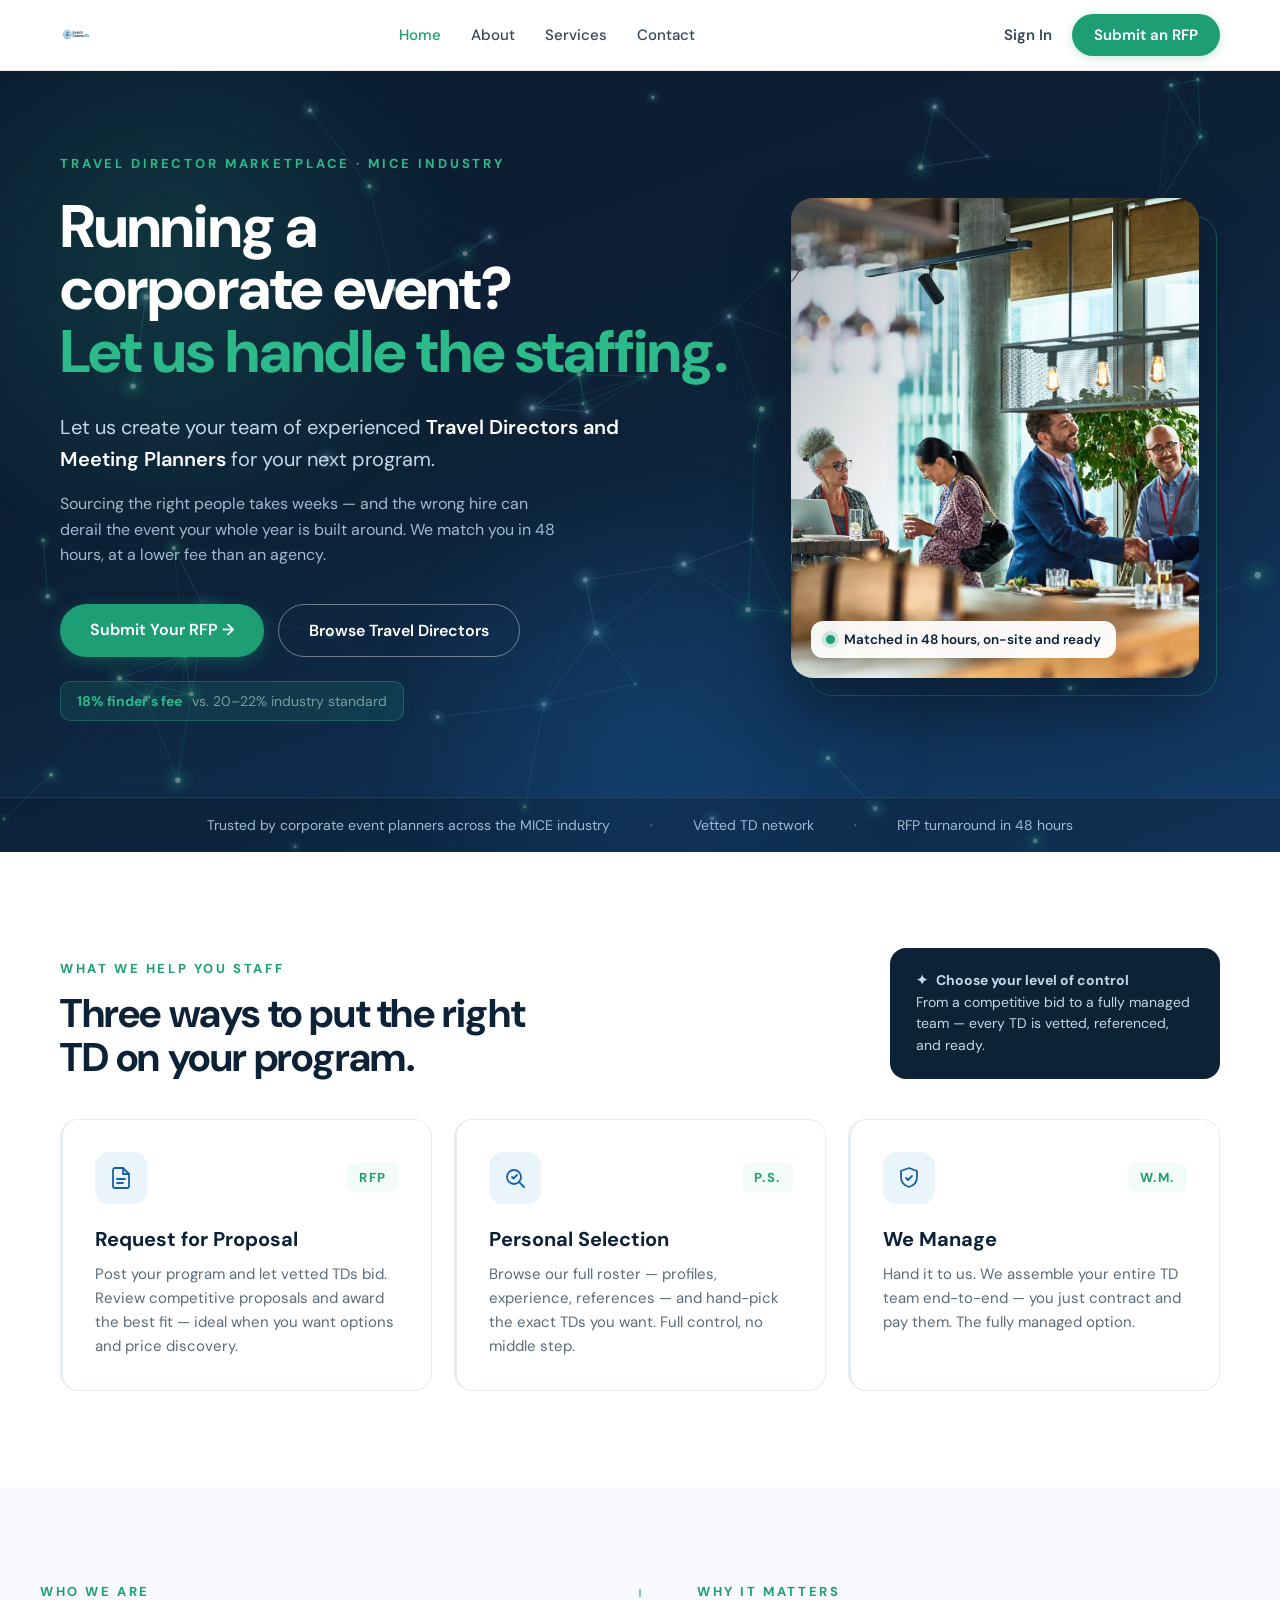
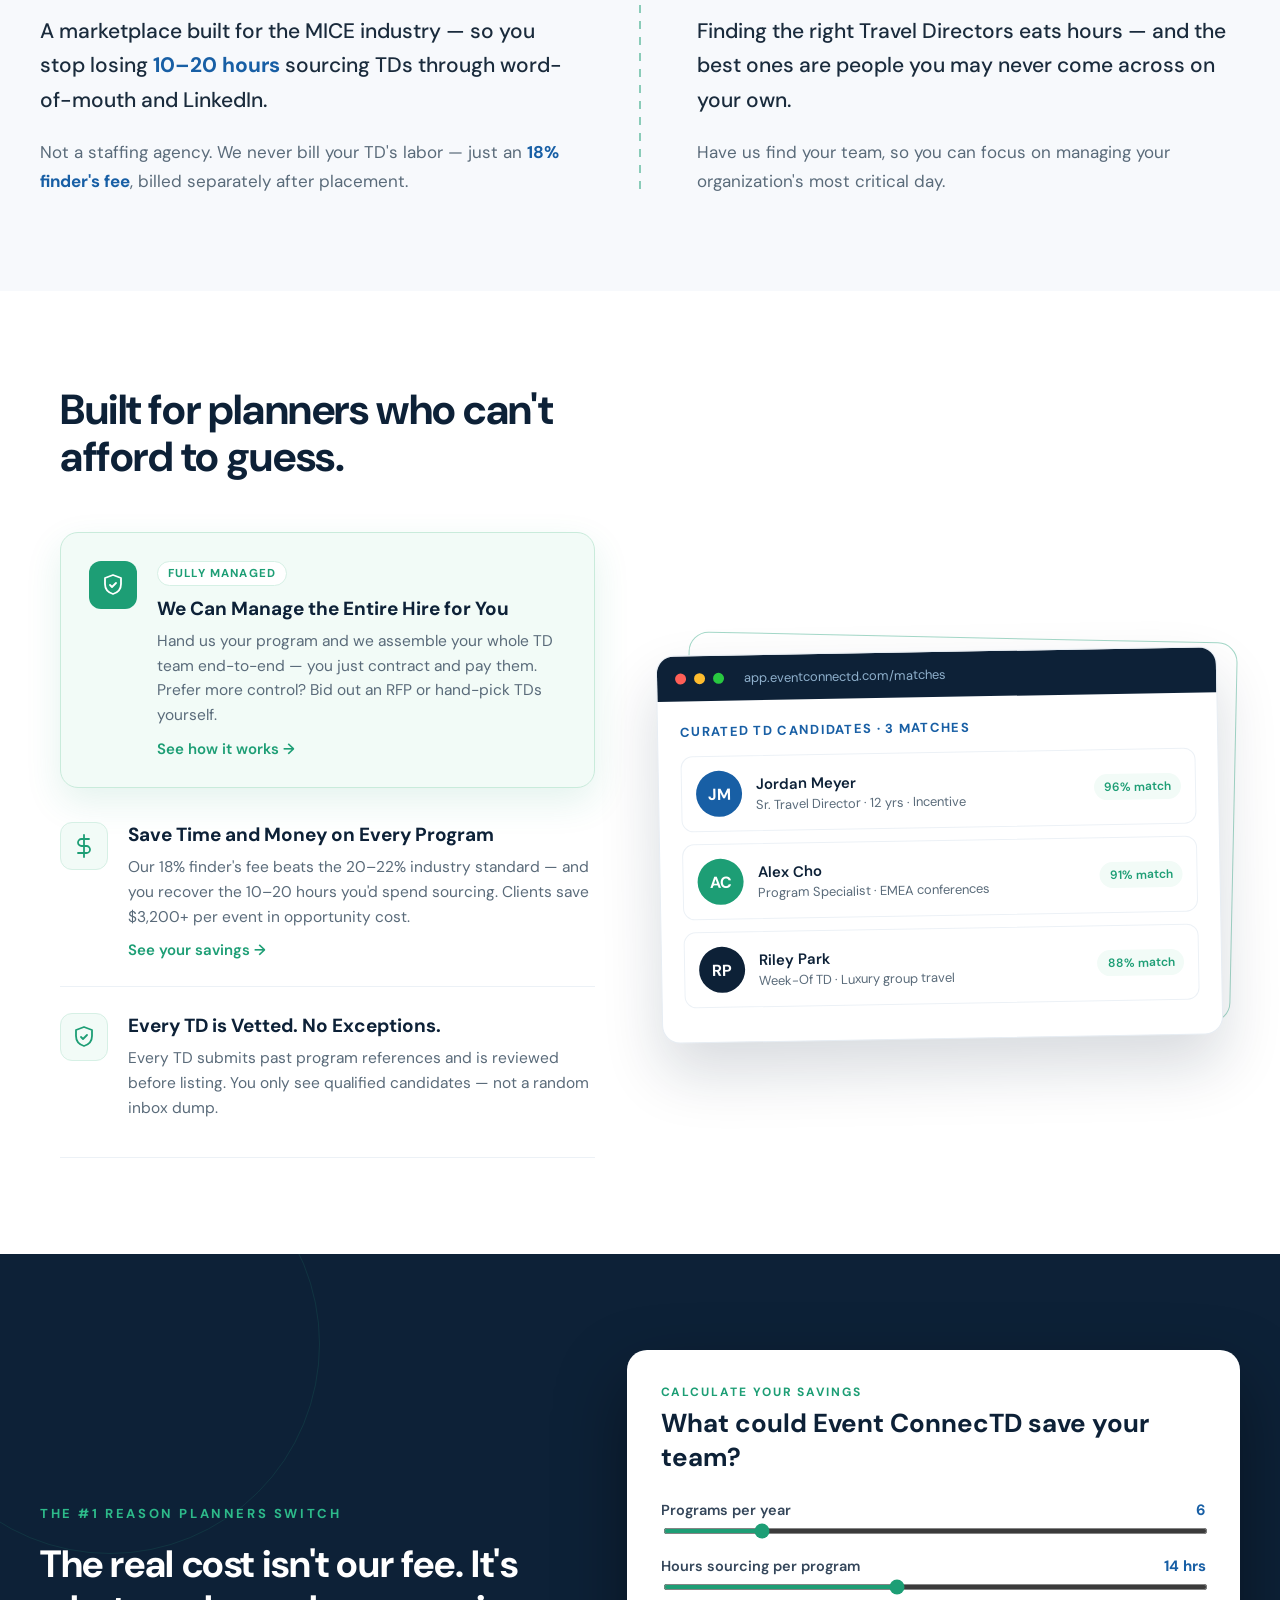
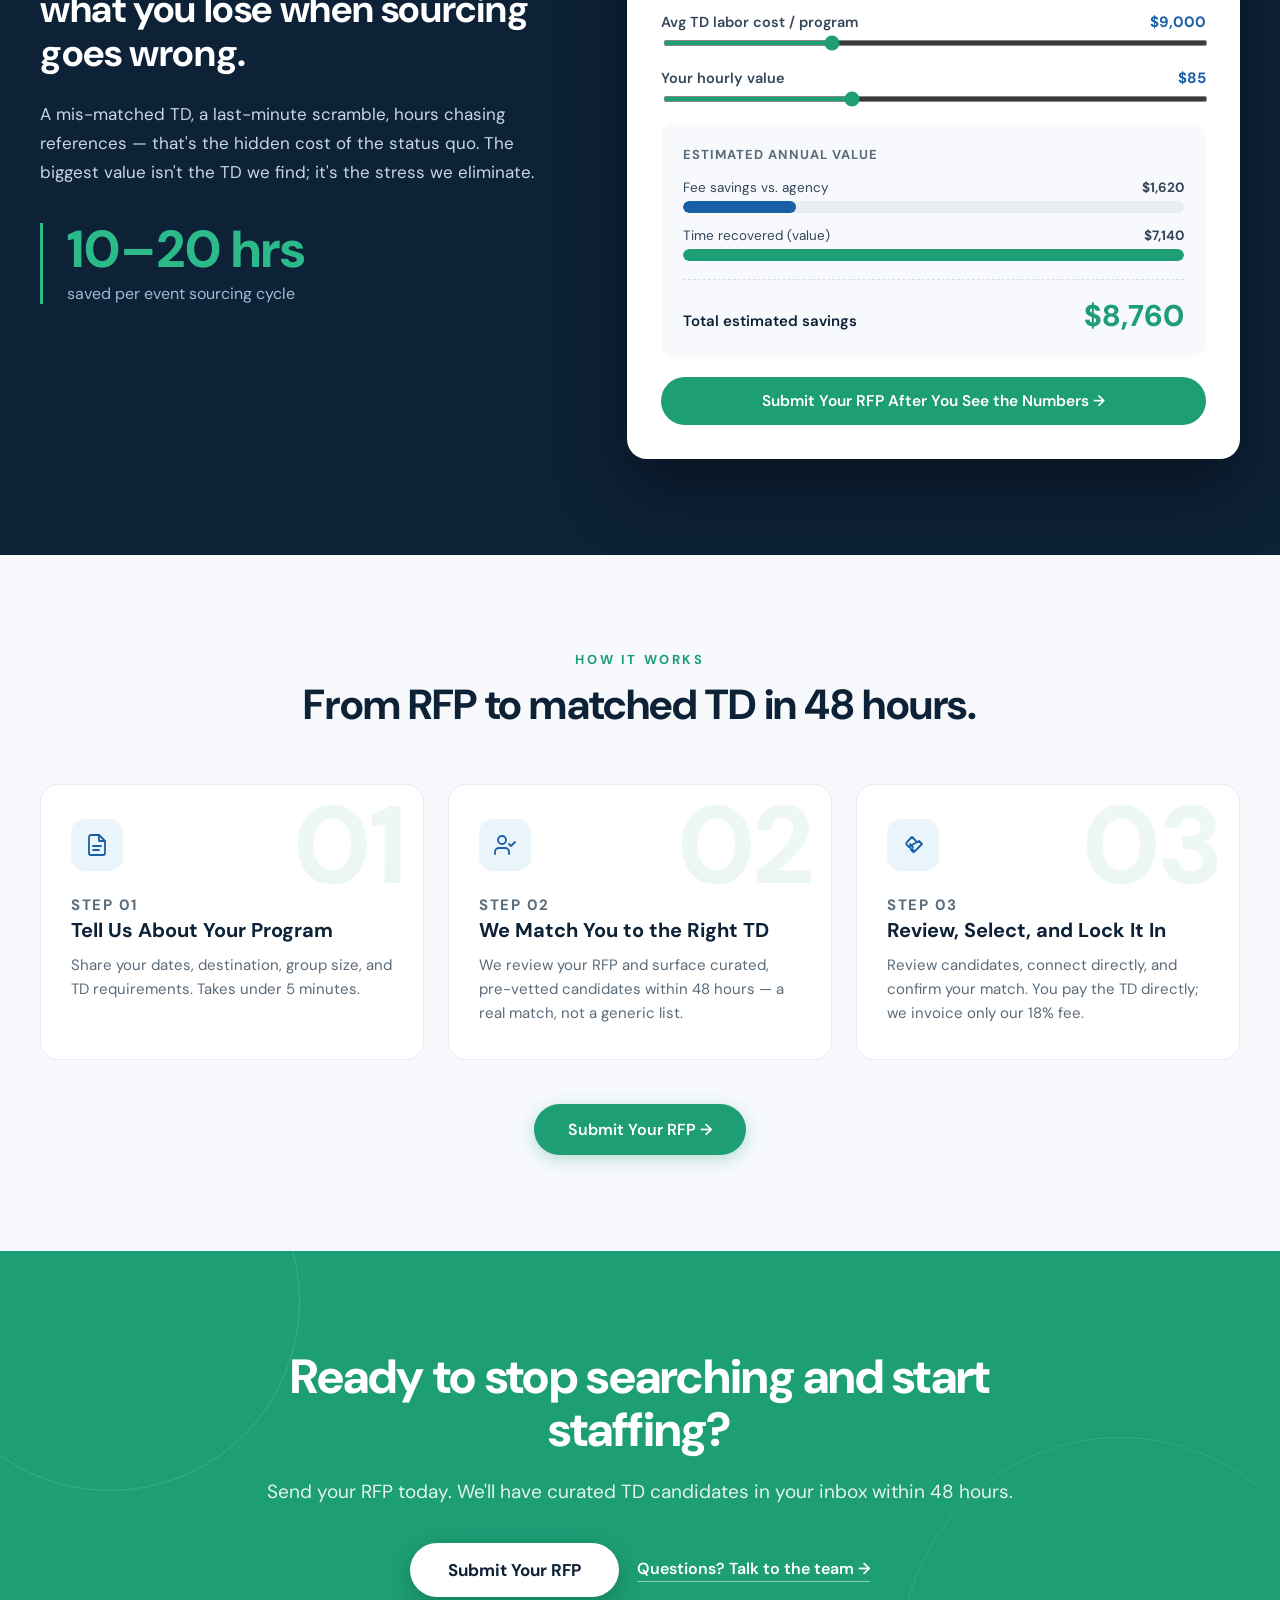
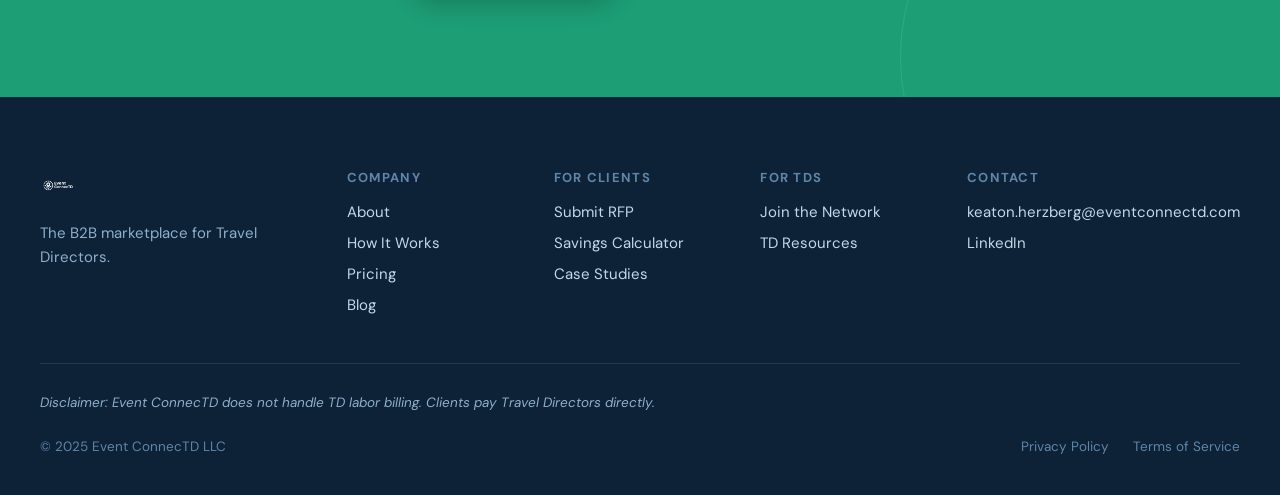
==== index.html @ 3c407a30 "Build full Event ConnecTD marketing site Add 9-page static site in upgraded navy/teal design with sh" ====
<!DOCTYPE html>
<html lang="en">
<head>
<meta charset="utf-8">
<meta name="viewport" content="width=device-width, initial-scale=1">
<title>Event ConnecTD — Travel Director Marketplace</title>
<link rel="preconnect" href="https://fonts.googleapis.com">
<link rel="preconnect" href="https://fonts.gstatic.com" crossorigin>
<link href="https://fonts.googleapis.com/css2?family=DM+Sans:opsz,wght@9..40,400;9..40,500;9..40,600;9..40,700;9..40,800&display=swap" rel="stylesheet">
<link rel="stylesheet" href="styles.css">
<style>
  /* ===== Homepage-specific ===== */
  .hero { background: linear-gradient(160deg, #0A1B2E 0%, #0D2137 45%, #103257 80%, #16477a 120%); color: #fff; position: relative; overflow: hidden; }
  #ec-hero-canvas { position: absolute; inset: 0; width: 100%; height: 100%; display: block; pointer-events: none; z-index: 0; opacity: 0.4; }
  .hero-blob-1 { position: absolute; top: -120px; left: -140px; width: 620px; height: 620px; border-radius: 50%; background: radial-gradient(circle, rgba(45,186,138,0.16) 0%, rgba(45,186,138,0) 68%); filter: blur(8px); animation: ecDrift1 12s ease-in-out infinite; pointer-events: none; z-index: 0; }
  .hero-blob-2 { position: absolute; bottom: -180px; left: 28%; width: 580px; height: 580px; border-radius: 50%; background: radial-gradient(circle, rgba(35,130,220,0.18) 0%, rgba(35,130,220,0) 68%); filter: blur(10px); animation: ecDrift2 15s ease-in-out infinite; pointer-events: none; z-index: 0; }
  .hero-inner { max-width: 1240px; margin: 0 auto; padding: 84px 40px 76px; display: grid; grid-template-columns: 1.05fr 0.95fr; gap: 64px; align-items: center; position: relative; z-index: 1; }
  .hero-eyebrow { font-size: 13px; letter-spacing: 0.22em; text-transform: uppercase; color: #2DBA8A; font-weight: 700; margin: 0 0 24px; }
  .hero-h1 { font-weight: 800; font-size: 60px; line-height: 1.04; margin: 0; letter-spacing: -0.015em; }
  .hero-h1 .accent { position: relative; white-space: nowrap; color: #2DBA8A; }
  .hero-sub { font-size: 20px; line-height: 1.6; max-width: 44ch; margin: 28px 0 0; color: #C5D8E8; }
  .hero-sub strong { color: #fff; font-weight: 600; }
  .hero-pain { font-size: 16px; line-height: 1.6; max-width: 46ch; margin: 16px 0 0; color: #9FBAD2; }
  .hero-ctas { display: flex; gap: 14px; margin: 36px 0 24px; flex-wrap: wrap; }
  .hero-trust-badge { display: inline-flex; align-items: center; gap: 10px; background: rgba(45,186,138,0.12); border: 1px solid rgba(45,186,138,0.3); border-radius: 10px; padding: 10px 16px; font-size: 14px; color: #CDEBE0; }
  .hero-trust-badge .fee { color: #2DBA8A; font-weight: 700; }
  .hero-trust-badge .vs { opacity: 0.55; }
  .hero-image-wrap { position: relative; }
  .hero-image-border { position: absolute; top: 18px; left: 18px; right: -18px; bottom: -18px; border: 1.5px solid rgba(45,186,138,0.35); border-radius: 22px; }
  .hero-image-inner { position: relative; border-radius: 22px; overflow: hidden; box-shadow: 0 30px 60px rgba(0,0,0,0.35); }
  .hero-image-inner img { display: block; width: 100%; height: 480px; object-fit: cover; object-position: center; }
  .hero-image-overlay { position: absolute; inset: 0; background: linear-gradient(120deg, rgba(13,33,55,0.32) 0%, rgba(13,33,55,0) 45%); }
  .hero-badge { position: absolute; left: 20px; bottom: 20px; display: inline-flex; align-items: center; gap: 9px; background: rgba(255,255,255,0.95); border-radius: 12px; padding: 10px 15px; box-shadow: 0 8px 24px rgba(0,0,0,0.22); }
  .hero-badge-dot { width: 9px; height: 9px; border-radius: 50%; background: #1D9E75; box-shadow: 0 0 0 4px rgba(29,158,117,0.18); flex-shrink: 0; }
  .hero-badge span { font-size: 13.5px; font-weight: 600; color: #0D2137; }
  .trust-bar { border-top: 1px solid rgba(255,255,255,0.1); background: rgba(0,0,0,0.18); position: relative; z-index: 1; }
  .trust-bar-inner { max-width: 1240px; margin: 0 auto; padding: 18px 40px; display: flex; flex-wrap: wrap; gap: 14px 40px; align-items: center; justify-content: center; font-size: 14px; color: #9FBAD2; }
  .trust-bar-inner .dot { color: #2DBA8A; }

  .tabs-section { padding: 96px 40px; max-width: 1240px; margin: 0 auto; }
  .tabs-header { display: flex; justify-content: space-between; align-items: flex-end; flex-wrap: wrap; gap: 24px; margin-bottom: 40px; }
  .tabs-h2 { font-weight: 700; font-size: 40px; line-height: 1.1; margin: 0; letter-spacing: -0.01em; color: #0D2137; max-width: 18ch; }
  .tabs-callout { background: #0D2137; color: #fff; border-radius: 16px; padding: 22px 26px; max-width: 330px; position: relative; overflow: hidden; }
  .tabs-callout-title { font-weight: 700; font-size: 15px; margin: 0 0 8px; color: #2DBA8A; display: flex; align-items: center; gap: 8px; }
  .tabs-callout p { margin: 0; font-size: 14px; line-height: 1.55; color: #C5D8E8; }
  .tabs-grid { display: grid; grid-template-columns: repeat(3, 1fr); gap: 22px; }
  .tab-card { background: #fff; border: 1px solid #E7EDF3; border-radius: 18px; padding: 32px; cursor: default; transition: transform .18s, box-shadow .18s, border-left-color .18s; border-left: 3px solid #E7EDF3; }
  .tab-card:hover { transform: translateY(-4px); box-shadow: 0 18px 40px rgba(13,33,55,0.1); border-left-color: #1D9E75; }
  .tab-card-top { display: flex; align-items: center; justify-content: space-between; margin-bottom: 22px; }
  .tab-icon { width: 52px; height: 52px; border-radius: 14px; background: #EAF4FB; display: flex; align-items: center; justify-content: center; color: #185FA5; flex-shrink: 0; }
  .tab-label { font-weight: 700; font-size: 13px; letter-spacing: 0.12em; color: #1D9E75; background: #F2FBF7; padding: 6px 12px; border-radius: 8px; }
  .tab-card h3 { font-weight: 700; font-size: 20px; margin: 0 0 10px; color: #0D2137; }
  .tab-card p { margin: 0; font-size: 15px; line-height: 1.6; color: #5A6B7A; }

  .who-section { background: #F7F9FC; padding: 96px 40px; }
  .who-inner { max-width: 1240px; margin: 0 auto; }
  .who-grid { display: grid; grid-template-columns: 1fr auto 1fr; gap: 0; align-items: stretch; }
  .who-col { padding-right: 56px; }
  .who-col-right { padding-left: 56px; padding-right: 0; }
  .who-lead { font-size: 21px; line-height: 1.65; margin: 0 0 20px; color: #1A2B3C; font-weight: 500; }
  .who-lead strong { color: #185FA5; }
  .who-body { font-size: 17px; line-height: 1.7; margin: 0; color: #5A6B7A; }
  .who-body strong { color: #185FA5; }
  .who-divider { width: 2px; align-self: stretch; background: repeating-linear-gradient(to bottom, #1D9E75 0 8px, transparent 8px 16px); opacity: 0.5; margin: 6px 0; }

  .values-section { padding: 96px 40px; max-width: 1240px; margin: 0 auto; }
  .values-h2 { font-weight: 700; font-size: 42px; line-height: 1.1; margin: 0 0 52px; letter-spacing: -0.01em; color: #0D2137; max-width: 20ch; }
  .values-grid { display: grid; grid-template-columns: 1fr 1.05fr; gap: 64px; align-items: center; }
  .value-row-feat { display: flex; gap: 20px; padding: 28px; border-radius: 18px; background: #F2FBF7; border: 1px solid #C9EBDB; box-shadow: 0 14px 36px rgba(29,158,117,0.12); margin-bottom: 8px; }
  .value-row-base { display: flex; gap: 20px; padding: 26px 0; border-bottom: 1px solid #ECF1F6; }
  .value-icon-feat { width: 48px; height: 48px; flex: none; border-radius: 12px; background: #1D9E75; display: flex; align-items: center; justify-content: center; color: #fff; }
  .value-icon-base { width: 48px; height: 48px; flex: none; border-radius: 12px; background: #F2FBF7; border: 1px solid #D6F0E5; display: flex; align-items: center; justify-content: center; color: #1D9E75; }
  .value-tag { display: inline-block; font-weight: 700; font-size: 11.5px; letter-spacing: 0.1em; text-transform: uppercase; color: #1D9E75; background: #fff; border: 1px solid #D6F0E5; padding: 4px 10px; border-radius: 20px; margin: 0 0 10px; }
  .value-title { font-weight: 700; font-size: 19px; margin: 0 0 8px; color: #0D2137; }
  .value-body { margin: 0 0 10px; font-size: 15.5px; line-height: 1.6; color: #5A6B7A; }
  .value-link { font-size: 15px; font-weight: 600; color: #1D9E75; display: inline-block; }
  .platform-wrap { position: relative; }
  .platform-border { position: absolute; inset: -14px -14px 22px 26px; border: 1.5px solid rgba(29,158,117,0.4); border-radius: 20px; transform: rotate(1.2deg); }
  .platform-card { position: relative; background: #fff; border: 1px solid #E7EDF3; border-radius: 18px; box-shadow: 0 30px 60px rgba(13,33,55,0.16); overflow: hidden; transform: rotate(-1deg); }
  .platform-bar { background: #0D2137; padding: 14px 18px; display: flex; align-items: center; gap: 8px; }
  .dot-red { width: 11px; height: 11px; border-radius: 50%; background: #ff5f57; }
  .dot-yellow { width: 11px; height: 11px; border-radius: 50%; background: #febc2e; }
  .dot-green { width: 11px; height: 11px; border-radius: 50%; background: #28c840; }
  .platform-url { margin-left: 12px; font-size: 13px; color: #8FB0CC; }
  .platform-body { padding: 22px; }
  .platform-eyebrow { margin: 0 0 16px; font-size: 13px; font-weight: 700; letter-spacing: 0.1em; text-transform: uppercase; color: #185FA5; }
  .profile-card { display: flex; align-items: center; gap: 14px; padding: 14px; border: 1px solid #ECF1F6; border-radius: 12px; margin-bottom: 12px; }
  .profile-avatar { width: 46px; height: 46px; border-radius: 50%; color: #fff; display: flex; align-items: center; justify-content: center; font-weight: 700; font-size: 16px; flex: none; }
  .profile-name { margin: 0; font-weight: 600; font-size: 15px; color: #0D2137; }
  .profile-role { margin: 2px 0 0; font-size: 13px; color: #5A6B7A; }
  .profile-match { font-size: 12px; font-weight: 600; color: #1D9E75; background: #F2FBF7; padding: 5px 10px; border-radius: 20px; flex: none; }

  .calc-section { background: #0D2137; color: #fff; padding: 96px 40px; position: relative; overflow: hidden; }
  .calc-ring { position: absolute; top: -120px; left: -100px; width: 420px; height: 420px; border: 1.5px solid rgba(45,186,138,0.12); border-radius: 50%; }
  .calc-inner { max-width: 1240px; margin: 0 auto; display: grid; grid-template-columns: 0.92fr 1.08fr; gap: 64px; align-items: center; position: relative; z-index: 1; }
  .calc-eyebrow { font-size: 13px; letter-spacing: 0.2em; text-transform: uppercase; color: #2DBA8A; font-weight: 700; margin: 0 0 20px; }
  .calc-h2 { font-weight: 700; font-size: 38px; line-height: 1.18; margin: 0 0 24px; letter-spacing: -0.01em; }
  .calc-body { font-size: 17px; line-height: 1.7; margin: 0 0 36px; color: #C5D8E8; max-width: 46ch; }
  .calc-stat { border-left: 3px solid #2DBA8A; padding-left: 24px; }
  .calc-stat-num { font-weight: 800; font-size: 52px; line-height: 1; margin: 0; color: #2DBA8A; }
  .calc-stat-label { margin: 8px 0 0; font-size: 16px; color: #9FBAD2; }
  .calc-card { background: #fff; color: #1A1A1A; border-radius: 20px; padding: 34px; box-shadow: 0 30px 70px rgba(0,0,0,0.4); }
  .calc-card-eyebrow { font-size: 12px; letter-spacing: 0.16em; text-transform: uppercase; color: #1D9E75; font-weight: 700; margin: 0 0 6px; }
  .calc-card-h3 { font-weight: 700; font-size: 26px; margin: 0 0 26px; color: #0D2137; }
  .slider-row { margin-bottom: 22px; }
  .slider-label-row { display: flex; justify-content: space-between; align-items: baseline; margin-bottom: 8px; }
  .slider-label { font-size: 14.5px; font-weight: 600; color: #34465A; }
  .slider-val { font-size: 15px; font-weight: 700; color: #185FA5; }
  input[type="range"] { width: 100%; accent-color: #1D9E75; height: 6px; cursor: pointer; display: block; }
  .results-box { background: #F7F9FC; border-radius: 14px; padding: 22px; margin-top: 8px; }
  .results-eyebrow { margin: 0 0 16px; font-size: 13px; font-weight: 700; letter-spacing: 0.08em; text-transform: uppercase; color: #5A6B7A; }
  .result-row { margin-bottom: 14px; }
  .result-labels { display: flex; justify-content: space-between; font-size: 13.5px; margin-bottom: 5px; color: #34465A; }
  .result-labels span:last-child { font-weight: 700; }
  .result-bar-track { height: 12px; background: #E7EDF3; border-radius: 6px; overflow: hidden; }
  .result-bar-fill { height: 100%; border-radius: 6px; transition: width .3s; }
  .results-total { border-top: 1px dashed #D5DEE7; margin-top: 18px; padding-top: 16px; display: flex; justify-content: space-between; align-items: baseline; }
  .results-total-label { font-size: 15px; font-weight: 600; color: #0D2137; }
  .results-total-val { font-weight: 800; font-size: 30px; color: #1D9E75; }
  .calc-cta { display: block; text-align: center; background: #1D9E75; color: #fff; font-weight: 600; font-size: 15.5px; padding: 14px; border-radius: 30px; margin-top: 20px; transition: background .15s; }
  .calc-cta:hover { background: #17855f; color: #fff; }

  .how-section { background: #F7F9FC; padding: 96px 40px; }
  .how-inner { max-width: 1240px; margin: 0 auto; }
  .how-header { text-align: center; margin-bottom: 56px; }
  .how-h2 { font-weight: 700; font-size: 42px; line-height: 1.1; margin: 0; letter-spacing: -0.01em; color: #0D2137; }
  .how-grid { display: grid; grid-template-columns: repeat(3, 1fr); gap: 24px; }
  .step-card { position: relative; background: #fff; border: 1px solid #E7EDF3; border-radius: 18px; padding: 34px 30px; overflow: hidden; }
  .step-bg-num { position: absolute; top: 6px; right: 18px; font-weight: 800; font-size: 110px; line-height: 1; color: #1D9E75; opacity: 0.08; pointer-events: none; user-select: none; }
  .step-content { position: relative; }
  .step-icon { width: 52px; height: 52px; border-radius: 14px; background: #EAF4FB; display: flex; align-items: center; justify-content: center; color: #185FA5; margin-bottom: 22px; }
  .step-eyebrow { font-size: 13px; font-weight: 700; letter-spacing: 0.1em; color: #1D9E75; margin: 0 0 8px; }
  .step-card h3 { font-weight: 700; font-size: 20px; margin: 0 0 10px; color: #0D2137; }
  .step-card p { margin: 0; font-size: 15px; line-height: 1.6; color: #5A6B7A; }
  .how-cta { text-align: center; margin-top: 44px; }

  @keyframes ecDrift1 { 0%{transform:translate(0,0) scale(1);} 50%{transform:translate(120px,-80px) scale(1.3);} 100%{transform:translate(0,0) scale(1);} }
  @keyframes ecDrift2 { 0%{transform:translate(0,0) scale(1);} 50%{transform:translate(-110px,90px) scale(1.35);} 100%{transform:translate(0,0) scale(1);} }
  @media (prefers-reduced-motion: reduce) {
    .hero-blob-1, .hero-blob-2 { animation: none; }
    #ec-hero-canvas { display: none; }
  }

  @media (max-width: 900px) {
    .hero-inner { grid-template-columns: 1fr; }
    .hero-h1 { font-size: 40px; }
    .hero-image-wrap { display: none; }
    .tabs-grid { grid-template-columns: 1fr; }
    .who-grid { grid-template-columns: 1fr; }
    .who-divider { display: none; }
    .who-col { padding-right: 0; padding-bottom: 40px; border-bottom: 1px dashed rgba(29,158,117,0.3); }
    .who-col-right { padding-left: 0; padding-top: 40px; }
    .values-grid { grid-template-columns: 1fr; }
    .platform-wrap { display: none; }
    .calc-inner { grid-template-columns: 1fr; }
    .how-grid { grid-template-columns: 1fr; }
  }
</style>
</head>
<body>

<!-- NAV -->
<nav class="nav">
  <div class="nav-inner">
    <a href="index.html" class="nav-logo">
      <img src="project/uploads/Event ConnecTD logo.png" alt="Event ConnecTD">
    </a>
    <div class="nav-links">
      <a href="index.html" class="active">Home</a>
      <a href="about.html">About</a>
      <a href="services.html">Services</a>
      <a href="contact.html">Contact</a>
    </div>
    <div class="nav-right">
      <a href="https://travel-director-link-keatonherz.replit.app/api/login" class="nav-signin" target="_blank" rel="noopener">Sign In</a>
      <a href="contact.html" class="nav-cta">Submit an RFP</a>
    </div>
  </div>
</nav>

<!-- HERO -->
<section id="top" class="hero">
  <canvas id="ec-hero-canvas"></canvas>
  <div class="hero-blob-1"></div>
  <div class="hero-blob-2"></div>
  <div class="hero-inner">
    <div>
      <p class="hero-eyebrow">Travel Director Marketplace · MICE Industry</p>
      <h1 class="hero-h1">Running a corporate&nbsp;event?<br><span class="accent">Let us handle the staffing.</span></h1>
      <p class="hero-sub">Let us create your team of experienced <strong>Travel Directors and Meeting Planners</strong> for your next program.</p>
      <p class="hero-pain">Sourcing the right people takes weeks — and the wrong hire can derail the event your whole year is built around. We match you in 48 hours, at a lower fee than an agency.</p>
      <div class="hero-ctas">
        <a href="contact.html" class="btn-primary">Submit Your RFP →</a>
        <a href="services.html" class="btn-outline">Browse Travel Directors</a>
      </div>
      <div class="hero-trust-badge">
        <span class="fee">18% finder's fee</span>
        <span class="vs">vs. 20–22% industry standard</span>
      </div>
    </div>
    <div class="hero-image-wrap">
      <div class="hero-image-border"></div>
      <div class="hero-image-inner">
        <img src="project/uploads/Hero image.jpeg" alt="Event planners and travel directors connecting at a networking event">
        <div class="hero-image-overlay"></div>
        <div class="hero-badge">
          <div class="hero-badge-dot"></div>
          <span>Matched in 48 hours, on-site and ready</span>
        </div>
      </div>
    </div>
  </div>
  <div class="trust-bar">
    <div class="trust-bar-inner">
      <span>Trusted by corporate event planners across the MICE industry</span>
      <span class="dot">·</span>
      <span>Vetted TD network</span>
      <span class="dot">·</span>
      <span>RFP turnaround in 48 hours</span>
    </div>
  </div>
</section>

<!-- SERVICE TABS -->
<section id="tabs" class="tabs-section">
  <div class="tabs-header">
    <div>
      <p class="eyebrow">What We Help You Staff</p>
      <h2 class="tabs-h2">Three ways to put the right TD on your program.</h2>
    </div>
    <div class="tabs-callout">
      <p class="tabs-callout-title"><span>✦</span> Choose your level of control</p>
      <p>From a competitive bid to a fully managed team — every TD is vetted, referenced, and ready.</p>
    </div>
  </div>
  <div class="tabs-grid">
    <div class="tab-card">
      <div class="tab-card-top">
        <div class="tab-icon">
          <svg width="24" height="24" viewBox="0 0 24 24" fill="none" stroke="currentColor" stroke-width="1.8" stroke-linecap="round" stroke-linejoin="round"><path d="M14 2H6a2 2 0 0 0-2 2v16a2 2 0 0 0 2 2h12a2 2 0 0 0 2-2V8z"/><path d="M14 2v6h6"/><path d="M8 13h8M8 17h6"/></svg>
        </div>
        <span class="tab-label">RFP</span>
      </div>
      <h3>Request for Proposal</h3>
      <p>Post your program and let vetted TDs bid. Review competitive proposals and award the best fit — ideal when you want options and price discovery.</p>
    </div>
    <div class="tab-card">
      <div class="tab-card-top">
        <div class="tab-icon">
          <svg width="24" height="24" viewBox="0 0 24 24" fill="none" stroke="currentColor" stroke-width="1.8" stroke-linecap="round" stroke-linejoin="round"><circle cx="11" cy="11" r="7"/><path d="m21 21-4.3-4.3"/><path d="m9 11 1.5 1.5L14 9"/></svg>
        </div>
        <span class="tab-label">P.S.</span>
      </div>
      <h3>Personal Selection</h3>
      <p>Browse our full roster — profiles, experience, references — and hand-pick the exact TDs you want. Full control, no middle step.</p>
    </div>
    <div class="tab-card">
      <div class="tab-card-top">
        <div class="tab-icon">
          <svg width="24" height="24" viewBox="0 0 24 24" fill="none" stroke="currentColor" stroke-width="1.8" stroke-linecap="round" stroke-linejoin="round"><path d="M12 2 4 5v6c0 5.5 3.8 8.7 8 10 4.2-1.3 8-4.5 8-10V5z"/><path d="m9 12 2 2 4-4"/></svg>
        </div>
        <span class="tab-label">W.M.</span>
      </div>
      <h3>We Manage</h3>
      <p>Hand it to us. We assemble your entire TD team end-to-end — you just contract and pay them. The fully managed option.</p>
    </div>
  </div>
</section>

<!-- WHO WE ARE + WHY -->
<section id="companies" class="who-section">
  <div class="who-inner">
    <div class="who-grid">
      <div class="who-col">
        <p class="eyebrow">Who We Are</p>
        <p class="who-lead">A marketplace built for the MICE industry — so you stop losing <strong>10–20 hours</strong> sourcing TDs through word-of-mouth and LinkedIn.</p>
        <p class="who-body">Not a staffing agency. We never bill your TD's labor — just an <strong>18% finder's fee</strong>, billed separately after placement.</p>
      </div>
      <div class="who-divider"></div>
      <div class="who-col who-col-right">
        <p class="eyebrow">Why It Matters</p>
        <p class="who-lead">Finding the right Travel Directors eats hours — and the best ones are people you may never come across on your own.</p>
        <p class="who-body">Have us find your team, so you can focus on managing your organization's most critical day.</p>
      </div>
    </div>
  </div>
</section>

<!-- VALUE PROPS + PLATFORM PREVIEW -->
<section class="values-section">
  <h2 class="values-h2">Built for planners who can't afford to guess.</h2>
  <div class="values-grid">
    <div>
      <div class="value-row-feat">
        <div class="value-icon-feat">
          <svg width="24" height="24" viewBox="0 0 24 24" fill="none" stroke="currentColor" stroke-width="1.8" stroke-linecap="round" stroke-linejoin="round"><path d="M12 2 4 5v6c0 5.5 3.8 8.7 8 10 4.2-1.3 8-4.5 8-10V5z"/><path d="m9 12 2 2 4-4"/></svg>
        </div>
        <div>
          <span class="value-tag">Fully managed</span>
          <p class="value-title">We Can Manage the Entire Hire for You</p>
          <p class="value-body">Hand us your program and we assemble your whole TD team end-to-end — you just contract and pay them. Prefer more control? Bid out an RFP or hand-pick TDs yourself.</p>
          <a href="#how" class="value-link">See how it works →</a>
        </div>
      </div>
      <div class="value-row-base">
        <div class="value-icon-base">
          <svg width="24" height="24" viewBox="0 0 24 24" fill="none" stroke="currentColor" stroke-width="1.8" stroke-linecap="round" stroke-linejoin="round"><line x1="12" y1="1" x2="12" y2="23"/><path d="M17 5H9.5a3.5 3.5 0 0 0 0 7h5a3.5 3.5 0 0 1 0 7H6"/></svg>
        </div>
        <div>
          <p class="value-title">Save Time and Money on Every Program</p>
          <p class="value-body">Our 18% finder's fee beats the 20–22% industry standard — and you recover the 10–20 hours you'd spend sourcing. Clients save $3,200+ per event in opportunity cost.</p>
          <a href="#calc" class="value-link">See your savings →</a>
        </div>
      </div>
      <div class="value-row-base">
        <div class="value-icon-base">
          <svg width="24" height="24" viewBox="0 0 24 24" fill="none" stroke="currentColor" stroke-width="1.8" stroke-linecap="round" stroke-linejoin="round"><path d="M12 2 4 5v6c0 5.5 3.8 8.7 8 10 4.2-1.3 8-4.5 8-10V5z"/><path d="m9 12 2 2 4-4"/></svg>
        </div>
        <div>
          <p class="value-title">Every TD is Vetted. No Exceptions.</p>
          <p class="value-body">Every TD submits past program references and is reviewed before listing. You only see qualified candidates — not a random inbox dump.</p>
        </div>
      </div>
    </div>
    <div class="platform-wrap">
      <div class="platform-border"></div>
      <div class="platform-card">
        <div class="platform-bar">
          <span class="dot-red"></span>
          <span class="dot-yellow"></span>
          <span class="dot-green"></span>
          <span class="platform-url">app.eventconnectd.com/matches</span>
        </div>
        <div class="platform-body">
          <p class="platform-eyebrow">Curated TD Candidates · 3 matches</p>
          <div class="profile-card">
            <div class="profile-avatar" style="background:#185FA5;">JM</div>
            <div style="flex:1;min-width:0;">
              <p class="profile-name">Jordan Meyer</p>
              <p class="profile-role">Sr. Travel Director · 12 yrs · Incentive</p>
            </div>
            <span class="profile-match">96% match</span>
          </div>
          <div class="profile-card">
            <div class="profile-avatar" style="background:#1D9E75;">AC</div>
            <div style="flex:1;min-width:0;">
              <p class="profile-name">Alex Cho</p>
              <p class="profile-role">Program Specialist · EMEA conferences</p>
            </div>
            <span class="profile-match">91% match</span>
          </div>
          <div class="profile-card">
            <div class="profile-avatar" style="background:#0D2137;">RP</div>
            <div style="flex:1;min-width:0;">
              <p class="profile-name">Riley Park</p>
              <p class="profile-role">Week-Of TD · Luxury group travel</p>
            </div>
            <span class="profile-match">88% match</span>
          </div>
        </div>
      </div>
    </div>
  </div>
</section>

<!-- SAVINGS CALCULATOR -->
<section id="calc" class="calc-section">
  <div class="calc-ring"></div>
  <div class="calc-inner">
    <div>
      <p class="calc-eyebrow">The #1 Reason Planners Switch</p>
      <h2 class="calc-h2">The real cost isn't our fee. It's what you lose when sourcing goes wrong.</h2>
      <p class="calc-body">A mis-matched TD, a last-minute scramble, hours chasing references — that's the hidden cost of the status quo. The biggest value isn't the TD we find; it's the stress we eliminate.</p>
      <div class="calc-stat">
        <p class="calc-stat-num">10–20 hrs</p>
        <p class="calc-stat-label">saved per event sourcing cycle</p>
      </div>
    </div>
    <div class="calc-card">
      <p class="calc-card-eyebrow">Calculate Your Savings</p>
      <h3 class="calc-card-h3">What could Event ConnecTD save your team?</h3>
      <div class="slider-row">
        <div class="slider-label-row">
          <label class="slider-label" for="s-programs">Programs per year</label>
          <span class="slider-val" id="v-programs">6</span>
        </div>
        <input type="range" id="s-programs" min="1" max="30" step="1" value="6">
      </div>
      <div class="slider-row">
        <div class="slider-label-row">
          <label class="slider-label" for="s-hours">Hours sourcing per program</label>
          <span class="slider-val" id="v-hours">14 hrs</span>
        </div>
        <input type="range" id="s-hours" min="2" max="30" step="1" value="14">
      </div>
      <div class="slider-row">
        <div class="slider-label-row">
          <label class="slider-label" for="s-labor">Avg TD labor cost / program</label>
          <span class="slider-val" id="v-labor">$9,000</span>
        </div>
        <input type="range" id="s-labor" min="2000" max="25000" step="500" value="9000">
      </div>
      <div class="slider-row">
        <div class="slider-label-row">
          <label class="slider-label" for="s-rate">Your hourly value</label>
          <span class="slider-val" id="v-rate">$85</span>
        </div>
        <input type="range" id="s-rate" min="25" max="200" step="5" value="85">
      </div>
      <div class="results-box">
        <p class="results-eyebrow">Estimated annual value</p>
        <div class="result-row">
          <div class="result-labels"><span>Fee savings vs. agency</span><span id="fee-display">$1,620</span></div>
          <div class="result-bar-track"><div class="result-bar-fill" id="fee-bar" style="width:44%;background:#185FA5;"></div></div>
        </div>
        <div class="result-row">
          <div class="result-labels"><span>Time recovered (value)</span><span id="time-display">$7,140</span></div>
          <div class="result-bar-track"><div class="result-bar-fill" id="time-bar" style="width:100%;background:#1D9E75;"></div></div>
        </div>
        <div class="results-total">
          <span class="results-total-label">Total estimated savings</span>
          <span class="results-total-val" id="total-display">$8,760</span>
        </div>
      </div>
      <a href="contact.html" class="calc-cta">Submit Your RFP After You See the Numbers →</a>
    </div>
  </div>
</section>

<!-- HOW IT WORKS -->
<section id="how" class="how-section">
  <div class="how-inner">
    <div class="how-header">
      <p class="eyebrow">How It Works</p>
      <h2 class="how-h2">From RFP to matched TD in 48 hours.</h2>
    </div>
    <div class="how-grid">
      <div class="step-card">
        <span class="step-bg-num">01</span>
        <div class="step-content">
          <div class="step-icon">
            <svg width="24" height="24" viewBox="0 0 24 24" fill="none" stroke="currentColor" stroke-width="1.8" stroke-linecap="round" stroke-linejoin="round"><path d="M14 2H6a2 2 0 0 0-2 2v16a2 2 0 0 0 2 2h12a2 2 0 0 0 2-2V8z"/><path d="M14 2v6h6"/><path d="M8 13h8M8 17h6"/></svg>
          </div>
          <p class="step-eyebrow">STEP 01</p>
          <h3>Tell Us About Your Program</h3>
          <p>Share your dates, destination, group size, and TD requirements. Takes under 5 minutes.</p>
        </div>
      </div>
      <div class="step-card">
        <span class="step-bg-num">02</span>
        <div class="step-content">
          <div class="step-icon">
            <svg width="24" height="24" viewBox="0 0 24 24" fill="none" stroke="currentColor" stroke-width="1.8" stroke-linecap="round" stroke-linejoin="round"><path d="M16 21v-2a4 4 0 0 0-4-4H6a4 4 0 0 0-4 4v2"/><circle cx="9" cy="7" r="4"/><path d="m16 11 2 2 4-4"/></svg>
          </div>
          <p class="step-eyebrow">STEP 02</p>
          <h3>We Match You to the Right TD</h3>
          <p>We review your RFP and surface curated, pre-vetted candidates within 48 hours — a real match, not a generic list.</p>
        </div>
      </div>
      <div class="step-card">
        <span class="step-bg-num">03</span>
        <div class="step-content">
          <div class="step-icon">
            <svg width="24" height="24" viewBox="0 0 24 24" fill="none" stroke="currentColor" stroke-width="1.8" stroke-linecap="round" stroke-linejoin="round"><path d="M11 17a2 2 0 0 0 2 2l-1.5-3M8 14l-2-2a2 2 0 0 1 0-3l5-5 4 4"/><path d="m18 8 3 3-7 7-4-1-1-4z"/><path d="M9 11l3 3"/></svg>
          </div>
          <p class="step-eyebrow">STEP 03</p>
          <h3>Review, Select, and Lock It In</h3>
          <p>Review candidates, connect directly, and confirm your match. You pay the TD directly; we invoice only our 18% fee.</p>
        </div>
      </div>
    </div>
    <div class="how-cta">
      <a href="contact.html" class="btn-primary-lg">Submit Your RFP →</a>
    </div>
  </div>
</section>

<!-- FOOTER CTA -->
<section class="footer-cta">
  <div class="footer-cta-ring-1"></div>
  <div class="footer-cta-ring-2"></div>
  <div class="footer-cta-inner">
    <h2>Ready to stop searching and start staffing?</h2>
    <p>Send your RFP today. We'll have curated TD candidates in your inbox within 48 hours.</p>
    <div class="footer-cta-btns">
      <a href="contact.html" class="btn-white">Submit Your RFP</a>
      <a href="contact.html" class="btn-text">Questions? Talk to the team →</a>
    </div>
  </div>
</section>

<!-- FOOTER -->
<footer>
  <div class="footer-inner">
    <div class="footer-grid">
      <div class="footer-logo">
        <img src="project/uploads/Event ConnecTD logo.png" alt="Event ConnecTD">
        <p class="footer-tagline">The B2B marketplace for Travel Directors.</p>
      </div>
      <div>
        <p class="footer-col-label">Company</p>
        <div class="footer-links">
          <a href="about.html">About</a>
          <a href="index.html#how">How It Works</a>
          <a href="about.html#fee">Pricing</a>
          <a href="#">Blog</a>
        </div>
      </div>
      <div>
        <p class="footer-col-label">For Clients</p>
        <div class="footer-links">
          <a href="contact.html">Submit RFP</a>
          <a href="index.html#calc">Savings Calculator</a>
          <a href="#">Case Studies</a>
        </div>
      </div>
      <div>
        <p class="footer-col-label">For TDs</p>
        <div class="footer-links">
          <a href="services.html">Join the Network</a>
          <a href="#">TD Resources</a>
        </div>
      </div>
      <div>
        <p class="footer-col-label">Contact</p>
        <div class="footer-links">
          <a href="mailto:keaton.herzberg@eventconnectd.com">keaton.herzberg@eventconnectd.com</a>
          <a href="#">LinkedIn</a>
        </div>
      </div>
    </div>
    <p class="footer-disclaimer">Disclaimer: Event ConnecTD does not handle TD labor billing. Clients pay Travel Directors directly.</p>
    <div class="footer-bottom">
      <span>© 2025 Event ConnecTD LLC</span>
      <div class="footer-bottom-links">
        <a href="privacy.html">Privacy Policy</a>
        <a href="terms.html">Terms of Service</a>
      </div>
    </div>
  </div>
</footer>

<script>
// ===== SAVINGS CALCULATOR =====
(function() {
  const fmt = (n) => '$' + Math.round(n).toLocaleString('en-US');
  const sPrograms = document.getElementById('s-programs');
  const sHours    = document.getElementById('s-hours');
  const sLabor    = document.getElementById('s-labor');
  const sRate     = document.getElementById('s-rate');
  const vPrograms = document.getElementById('v-programs');
  const vHours    = document.getElementById('v-hours');
  const vLabor    = document.getElementById('v-labor');
  const vRate     = document.getElementById('v-rate');
  const feeDisplay  = document.getElementById('fee-display');
  const timeDisplay = document.getElementById('time-display');
  const totalDisplay = document.getElementById('total-display');
  const feeBar  = document.getElementById('fee-bar');
  const timeBar = document.getElementById('time-bar');

  function update() {
    const programs = +sPrograms.value, hours = +sHours.value, labor = +sLabor.value, rate = +sRate.value;
    vPrograms.textContent = programs;
    vHours.textContent    = hours + ' hrs';
    vLabor.textContent    = fmt(labor);
    vRate.textContent     = fmt(rate);
    const feeSavings  = labor * 0.03 * programs;
    const timeSavings = hours * rate * programs;
    const total = feeSavings + timeSavings;
    const max = Math.max(feeSavings, timeSavings, 1);
    feeDisplay.textContent  = fmt(feeSavings);
    timeDisplay.textContent = fmt(timeSavings);
    totalDisplay.textContent = fmt(total);
    feeBar.style.width  = Math.max(6, (feeSavings  / max) * 100) + '%';
    timeBar.style.width = Math.max(6, (timeSavings / max) * 100) + '%';
  }
  [sPrograms, sHours, sLabor, sRate].forEach(s => s.addEventListener('input', update));
  update();
})();

// ===== HERO CANVAS NETWORK =====
(function() {
  const reduce = window.matchMedia && window.matchMedia('(prefers-reduced-motion: reduce)').matches;
  if (reduce) return;
  const canvas  = document.getElementById('ec-hero-canvas');
  const section = canvas.parentElement;
  const ctx     = canvas.getContext('2d');
  const dpr     = Math.min(window.devicePixelRatio || 1, 2);
  const TEAL = [45, 186, 138], SKY = [111, 201, 232];
  const LINK = 150, LINK2 = LINK * LINK, MOUSE_R = 220, MOUSE_R2 = MOUSE_R * MOUSE_R;
  let W = 0, H = 0, nodes = [], t = 0, raf;
  const mouse = { x: -9999, y: -9999, active: false };

  function resize() {
    W = section.clientWidth; H = section.clientHeight;
    canvas.width = W * dpr; canvas.height = H * dpr;
    ctx.setTransform(dpr, 0, 0, dpr, 0, 0);
    const count = Math.max(40, Math.min(120, Math.round((W * H) / 16000)));
    nodes = Array.from({ length: count }, () => ({
      x: Math.random() * W, y: Math.random() * H,
      vx: (Math.random() - 0.5) * 0.45, vy: (Math.random() - 0.5) * 0.45,
      r: 1.2 + Math.random() * 2.4, col: Math.random() < 0.35 ? SKY : TEAL,
      pulse: Math.random() * Math.PI * 2,
    }));
  }
  window.addEventListener('resize', resize);
  resize();
  section.addEventListener('pointermove', (e) => {
    const rect = section.getBoundingClientRect();
    mouse.x = e.clientX - rect.left; mouse.y = e.clientY - rect.top; mouse.active = true;
  });
  section.addEventListener('pointerleave', () => { mouse.active = false; mouse.x = -9999; mouse.y = -9999; });

  function frame() {
    t += 0.016;
    ctx.clearRect(0, 0, W, H);
    for (const n of nodes) {
      n.x += n.vx; n.y += n.vy;
      if (n.x < -20) n.x = W + 20; else if (n.x > W + 20) n.x = -20;
      if (n.y < -20) n.y = H + 20; else if (n.y > H + 20) n.y = -20;
      if (mouse.active) {
        const dx = mouse.x - n.x, dy = mouse.y - n.y, d2 = dx * dx + dy * dy;
        if (d2 < MOUSE_R2) { const f = (1 - d2 / MOUSE_R2) * 0.035; n.x += dx * f; n.y += dy * f; }
      }
    }
    ctx.lineWidth = 1;
    for (let i = 0; i < nodes.length; i++) {
      const a = nodes[i];
      for (let j = i + 1; j < nodes.length; j++) {
        const b = nodes[j];
        const dx = a.x - b.x, dy = a.y - b.y, d2 = dx * dx + dy * dy;
        if (d2 < LINK2) {
          const o = 1 - d2 / LINK2, c = a.col;
          ctx.strokeStyle = 'rgba(' + c[0] + ',' + c[1] + ',' + c[2] + ',' + (o * 0.55).toFixed(3) + ')';
          ctx.beginPath(); ctx.moveTo(a.x, a.y); ctx.lineTo(b.x, b.y); ctx.stroke();
        }
      }
    }
    if (mouse.active) {
      for (const n of nodes) {
        const dx = mouse.x - n.x, dy = mouse.y - n.y, d2 = dx * dx + dy * dy;
        if (d2 < MOUSE_R2) {
          const o = 1 - d2 / MOUSE_R2;
          ctx.strokeStyle = 'rgba(255,255,255,' + (o * 0.5).toFixed(3) + ')';
          ctx.lineWidth = 1.2;
          ctx.beginPath(); ctx.moveTo(mouse.x, mouse.y); ctx.lineTo(n.x, n.y); ctx.stroke();
        }
      }
    }
    for (const n of nodes) {
      const pr = n.r + Math.sin(t * 1.6 + n.pulse) * 0.6, c = n.col;
      const g = ctx.createRadialGradient(n.x, n.y, 0, n.x, n.y, pr * 5);
      g.addColorStop(0, 'rgba(' + c[0] + ',' + c[1] + ',' + c[2] + ',0.9)');
      g.addColorStop(0.4, 'rgba(' + c[0] + ',' + c[1] + ',' + c[2] + ',0.25)');
      g.addColorStop(1, 'rgba(' + c[0] + ',' + c[1] + ',' + c[2] + ',0)');
      ctx.fillStyle = g;
      ctx.beginPath(); ctx.arc(n.x, n.y, pr * 5, 0, Math.PI * 2); ctx.fill();
      ctx.fillStyle = 'rgba(255,255,255,0.95)';
      ctx.beginPath(); ctx.arc(n.x, n.y, pr * 0.8, 0, Math.PI * 2); ctx.fill();
    }
    if (mouse.active) {
      const g = ctx.createRadialGradient(mouse.x, mouse.y, 0, mouse.x, mouse.y, 22);
      g.addColorStop(0, 'rgba(45,186,138,0.9)'); g.addColorStop(1, 'rgba(45,186,138,0)');
      ctx.fillStyle = g;
      ctx.beginPath(); ctx.arc(mouse.x, mouse.y, 22, 0, Math.PI * 2); ctx.fill();
    }
    raf = requestAnimationFrame(frame);
  }
  frame();
})();
</script>
</body>
</html>
---- styles.css ----
/* ============================================================
   Event ConnecTD — shared design system
   Brand: navy #185FA5 · dark navy #0D2137 · teal #1D9E75
   Type:  DM Sans
   ============================================================ */

:root {
  --navy: #185FA5;
  --navy-dark: #0D2137;
  --navy-darker: #0A1B2E;
  --teal: #1D9E75;
  --teal-bright: #2DBA8A;
  --bg-gray: #F7F9FC;
  --border: #E7EDF3;
  --text: #1A1A1A;
  --text-muted: #5A6B7A;
  --text-slate: #34465A;
  --maxw: 1240px;
}

*, *::before, *::after { box-sizing: border-box; }
html { scroll-behavior: smooth; }
body {
  margin: 0;
  font-family: 'DM Sans', sans-serif;
  color: var(--text);
  background: #fff;
  -webkit-font-smoothing: antialiased;
  overflow-x: hidden;
}
a { text-decoration: none; color: inherit; }

.container { max-width: var(--maxw); margin: 0 auto; }
.eyebrow {
  font-size: 13px; letter-spacing: 0.2em; text-transform: uppercase;
  color: var(--teal); font-weight: 700; margin: 0 0 14px;
}

/* ---------- NAV ---------- */
.nav {
  position: sticky; top: 0; z-index: 50;
  background: rgba(255,255,255,0.92);
  backdrop-filter: blur(10px); -webkit-backdrop-filter: blur(10px);
  border-bottom: 1px solid var(--border);
}
.nav-inner {
  max-width: var(--maxw); margin: 0 auto; padding: 14px 40px;
  display: flex; align-items: center; justify-content: space-between; gap: 32px;
}
.nav-logo img { height: 30px; width: auto; display: block; }
.nav-links {
  display: flex; align-items: center; gap: 30px;
  font-size: 15px; font-weight: 500; color: var(--text-slate);
}
.nav-links a { transition: color .15s; }
.nav-links a:hover, .nav-links a.active { color: var(--teal); }
.nav-right { display: flex; align-items: center; gap: 20px; }
.nav-signin {
  font-size: 15px; font-weight: 600; color: var(--text-slate);
  transition: color .15s;
}
.nav-signin:hover { color: var(--teal); }
.nav-cta {
  background: var(--teal); color: #fff; font-weight: 600; font-size: 15px;
  padding: 11px 22px; border-radius: 30px; white-space: nowrap;
  box-shadow: 0 2px 10px rgba(29,158,117,0.25);
  transition: transform .15s, box-shadow .15s;
}
.nav-cta:hover { transform: translateY(-1px); box-shadow: 0 6px 18px rgba(29,158,117,0.32); color: #fff; }

/* ---------- BUTTONS ---------- */
.btn-primary {
  background: var(--teal); color: #fff; font-weight: 600; font-size: 16px;
  padding: 15px 30px; border-radius: 32px; display: inline-block;
  box-shadow: 0 4px 16px rgba(29,158,117,0.35);
  transition: transform .15s, box-shadow .15s;
}
.btn-primary:hover { transform: translateY(-2px); box-shadow: 0 10px 26px rgba(29,158,117,0.45); color: #fff; }
.btn-outline {
  border: 1.5px solid rgba(255,255,255,0.4); color: #fff; font-weight: 600; font-size: 16px;
  padding: 15px 30px; border-radius: 32px; display: inline-block;
  transition: background .15s, border-color .15s;
}
.btn-outline:hover { background: rgba(255,255,255,0.08); border-color: #fff; color: #fff; }
.btn-outline-dark {
  border: 1.5px solid #CDD9E5; color: var(--navy-dark); font-weight: 600; font-size: 16px;
  padding: 14px 28px; border-radius: 32px; display: inline-block;
  transition: border-color .15s, color .15s;
}
.btn-outline-dark:hover { border-color: var(--teal); color: var(--teal); }
.btn-primary-lg {
  display: inline-block; background: var(--teal); color: #fff; font-weight: 600; font-size: 16px;
  padding: 15px 34px; border-radius: 32px; box-shadow: 0 4px 16px rgba(29,158,117,0.3);
  transition: transform .15s;
}
.btn-primary-lg:hover { transform: translateY(-2px); color: #fff; }
.btn-white {
  background: #fff; color: var(--navy-dark); font-weight: 700; font-size: 17px;
  padding: 16px 38px; border-radius: 32px; display: inline-block;
  box-shadow: 0 8px 24px rgba(0,0,0,0.2); transition: transform .15s;
}
.btn-white:hover { transform: translateY(-2px); color: var(--navy-dark); }
.btn-text {
  color: #fff; font-weight: 600; font-size: 16px;
  border-bottom: 1.5px solid rgba(255,255,255,0.5); padding-bottom: 2px; display: inline-block;
}
.btn-text:hover { color: #fff; border-bottom-color: #fff; }

/* ---------- PAGE HERO (subpages) ---------- */
.page-hero {
  background: linear-gradient(160deg, var(--navy-darker) 0%, var(--navy-dark) 60%, #103257 120%);
  color: #fff; text-align: center; padding: 96px 40px 100px; position: relative; overflow: hidden;
}
.page-hero::before {
  content: ""; position: absolute; top: -160px; right: -120px; width: 520px; height: 520px;
  border-radius: 50%; background: radial-gradient(circle, rgba(45,186,138,0.14) 0%, rgba(45,186,138,0) 70%);
  pointer-events: none;
}
.page-hero-inner { max-width: 880px; margin: 0 auto; position: relative; z-index: 1; }
.page-hero h1 {
  font-weight: 800; font-size: 56px; line-height: 1.05; margin: 0 0 22px; letter-spacing: -0.015em;
}
.page-hero p { font-size: 20px; line-height: 1.6; margin: 0 auto; max-width: 60ch; color: #C5D8E8; }

/* ---------- CLOSING CTA BAND ---------- */
.footer-cta {
  background: var(--teal); color: #fff; padding: 100px 40px;
  position: relative; overflow: hidden; text-align: center;
}
.footer-cta-ring-1 { position: absolute; top: -140px; left: -80px; width: 380px; height: 380px; border: 1.5px solid rgba(255,255,255,0.14); border-radius: 50%; }
.footer-cta-ring-2 { position: absolute; bottom: -180px; right: -60px; width: 440px; height: 440px; border: 1.5px solid rgba(255,255,255,0.1); border-radius: 50%; }
.footer-cta-inner { max-width: 760px; margin: 0 auto; position: relative; z-index: 1; }
.footer-cta .eyebrow { color: rgba(255,255,255,0.85); }
.footer-cta h2 { font-weight: 800; font-size: 48px; line-height: 1.1; margin: 0 0 20px; letter-spacing: -0.015em; }
.footer-cta > .footer-cta-inner > p { font-size: 19px; line-height: 1.6; margin: 0 0 36px; color: #E4F5EE; }
.footer-cta-btns { display: flex; gap: 18px; justify-content: center; align-items: center; flex-wrap: wrap; }

/* ---------- FOOTER ---------- */
footer { background: var(--navy-dark); color: #fff; padding: 72px 40px 40px; }
.footer-inner { max-width: var(--maxw); margin: 0 auto; }
.footer-grid {
  display: grid; grid-template-columns: 1.6fr 1fr 1fr 1fr 1.2fr; gap: 40px;
  padding-bottom: 48px; border-bottom: 1px solid rgba(255,255,255,0.1);
}
.footer-logo img { height: 34px; filter: brightness(0) invert(1); display: block; margin-bottom: 18px; }
.footer-tagline { margin: 0; font-size: 15px; line-height: 1.6; color: #8FB0CC; max-width: 26ch; }
.footer-col-label { font-size: 13px; font-weight: 700; letter-spacing: 0.1em; text-transform: uppercase; color: #5F86A8; margin: 0 0 16px; }
.footer-links { display: flex; flex-direction: column; gap: 11px; font-size: 15px; color: #C5D8E8; }
.footer-links a { transition: color .15s; }
.footer-links a:hover { color: var(--teal-bright); }
.footer-disclaimer { margin: 28px 0 0; font-size: 13.5px; font-style: italic; color: #8FB0CC; line-height: 1.6; max-width: 70ch; }
.footer-bottom { display: flex; justify-content: space-between; flex-wrap: wrap; gap: 16px; margin-top: 24px; font-size: 13.5px; color: #5F86A8; }
.footer-bottom-links { display: flex; gap: 24px; }
.footer-bottom-links a { transition: color .15s; }
.footer-bottom-links a:hover { color: #C5D8E8; }

/* ---------- RESPONSIVE (shared) ---------- */
@media (max-width: 900px) {
  .nav-links { display: none; }
  .footer-grid { grid-template-columns: 1fr 1fr; }
  .footer-cta h2 { font-size: 34px; }
  .page-hero h1 { font-size: 38px; }
  .page-hero { padding: 72px 24px 80px; }
}

/* ---------- LEGAL / PROSE PAGES ---------- */
.legal { max-width: 820px; margin: 0 auto; padding: 72px 40px 96px; }
.legal .updated { font-size: 14px; color: #8093A4; margin: 0 0 8px; }
.legal .intro { font-size: 17px; line-height: 1.75; color: #46586B; margin: 0 0 8px; }
.legal h2 { font-weight: 700; font-size: 23px; color: #0D2137; margin: 40px 0 12px; letter-spacing: -0.01em; }
.legal h3 { font-weight: 700; font-size: 17px; color: #0D2137; margin: 24px 0 8px; }
.legal p, .legal li { font-size: 16px; line-height: 1.75; color: #46586B; }
.legal ul { padding-left: 22px; margin: 0 0 16px; }
.legal li { margin-bottom: 8px; }
.legal a { color: #1D9E75; font-weight: 600; }
.legal .ph { background: #FFF6E5; border: 1px dashed #E8C572; border-radius: 4px; padding: 0 6px; font-size: 0.92em; color: #8a6d1f; font-weight: 600; }

/* ---------- SERVICE DETAIL PAGES ---------- */
.detail-section { padding: 88px 40px; }
.detail-grid { display: grid; grid-template-columns: 1.05fr 0.95fr; gap: 60px; align-items: center; max-width: 1180px; margin: 0 auto; }
.detail-grid .eyebrow { margin-bottom: 14px; }
.detail-grid h2 { font-weight: 700; font-size: 34px; line-height: 1.15; margin: 0 0 18px; letter-spacing: -0.01em; color: #0D2137; }
.detail-lead { font-size: 18px; line-height: 1.7; color: #46586B; margin: 0 0 28px; }
.detail-features { list-style: none; padding: 0; margin: 0; display: flex; flex-direction: column; gap: 18px; }
.detail-features li { display: flex; gap: 14px; align-items: flex-start; }
.detail-features .ic { width: 40px; height: 40px; flex: none; border-radius: 11px; background: #F2FBF7; border: 1px solid #D6F0E5; display: flex; align-items: center; justify-content: center; color: #1D9E75; }
.detail-features h4 { margin: 0 0 3px; font-size: 16px; font-weight: 700; color: #0D2137; }
.detail-features p { margin: 0; font-size: 14.5px; line-height: 1.55; color: #5A6B7A; }
.detail-aside { background: linear-gradient(165deg,#0D2137,#103257); color: #fff; border-radius: 22px; padding: 40px; position: relative; overflow: hidden; }
.detail-aside::after { content: ""; position: absolute; bottom: -80px; right: -60px; width: 240px; height: 240px; border: 1.5px solid rgba(45,186,138,0.18); border-radius: 50%; }
.detail-aside .big { font-weight: 800; font-size: 52px; line-height: 1; margin: 0; color: #2DBA8A; letter-spacing: -0.02em; }
.detail-aside .big-label { font-size: 16px; color: #C5D8E8; margin: 10px 0 26px; }
.detail-aside .aside-list { list-style: none; padding: 0; margin: 0; display: flex; flex-direction: column; gap: 13px; position: relative; z-index: 1; }
.detail-aside .aside-list li { display: flex; gap: 11px; align-items: flex-start; font-size: 15px; line-height: 1.5; color: #C5D8E8; }
.detail-aside .aside-list svg { flex: none; margin-top: 2px; color: #2DBA8A; }

.steps-section { background: #F7F9FC; padding: 88px 40px; }
.steps-head { text-align: center; max-width: 620px; margin: 0 auto 48px; }
.steps-head h2 { font-weight: 700; font-size: 34px; line-height: 1.12; margin: 0; letter-spacing: -0.01em; color: #0D2137; }
.steps-grid { display: grid; grid-template-columns: repeat(3, 1fr); gap: 24px; max-width: 1100px; margin: 0 auto; }
.step-tile { position: relative; background: #fff; border: 1px solid #E7EDF3; border-radius: 18px; padding: 32px 28px; overflow: hidden; }
.step-tile .num { position: absolute; top: 4px; right: 16px; font-weight: 800; font-size: 96px; line-height: 1; color: #1D9E75; opacity: 0.08; }
.step-tile h3 { position: relative; font-weight: 700; font-size: 19px; margin: 0 0 10px; color: #0D2137; }
.step-tile p { position: relative; margin: 0; font-size: 15px; line-height: 1.6; color: #5A6B7A; }

@media (max-width: 900px) {
  .legal { padding: 56px 24px 72px; }
  .detail-section, .steps-section { padding: 60px 24px; }
  .detail-grid { grid-template-columns: 1fr; gap: 36px; }
  .detail-aside { padding: 32px; }
  .steps-grid { grid-template-columns: 1fr; }
}
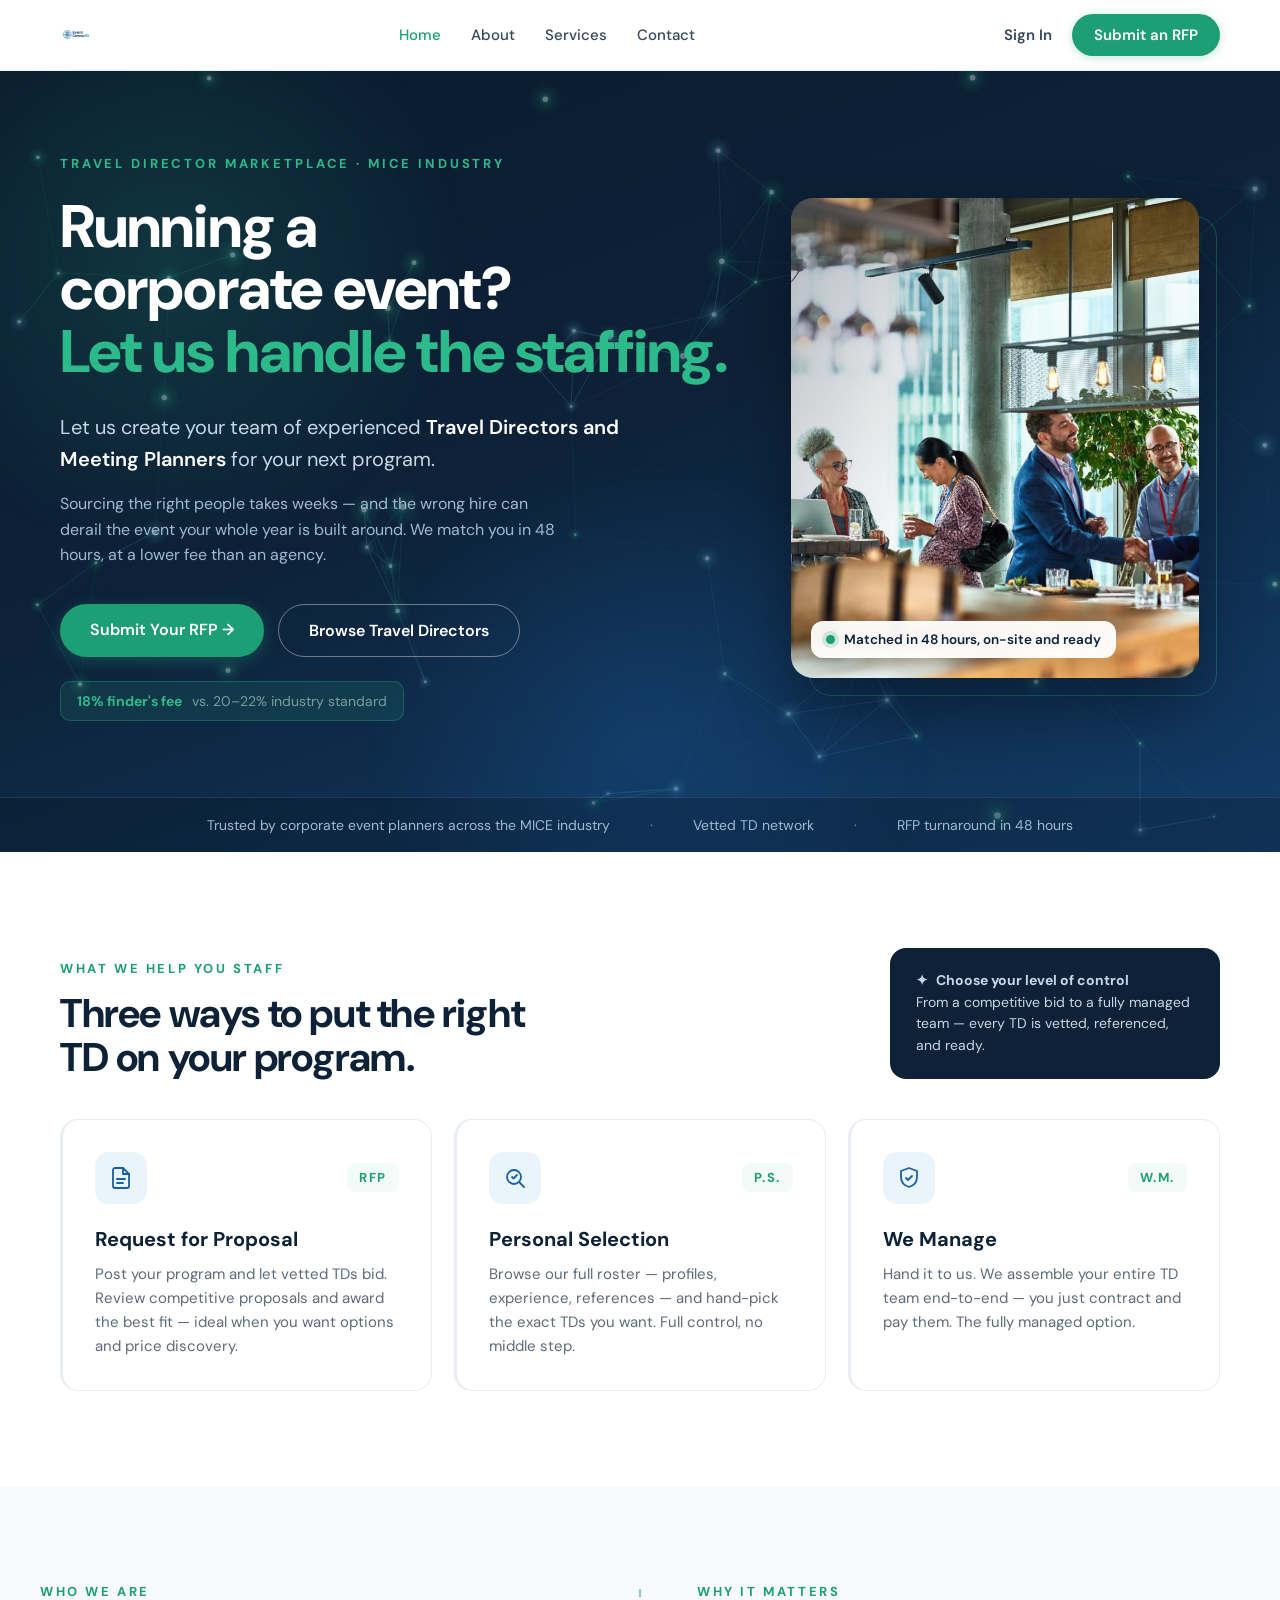
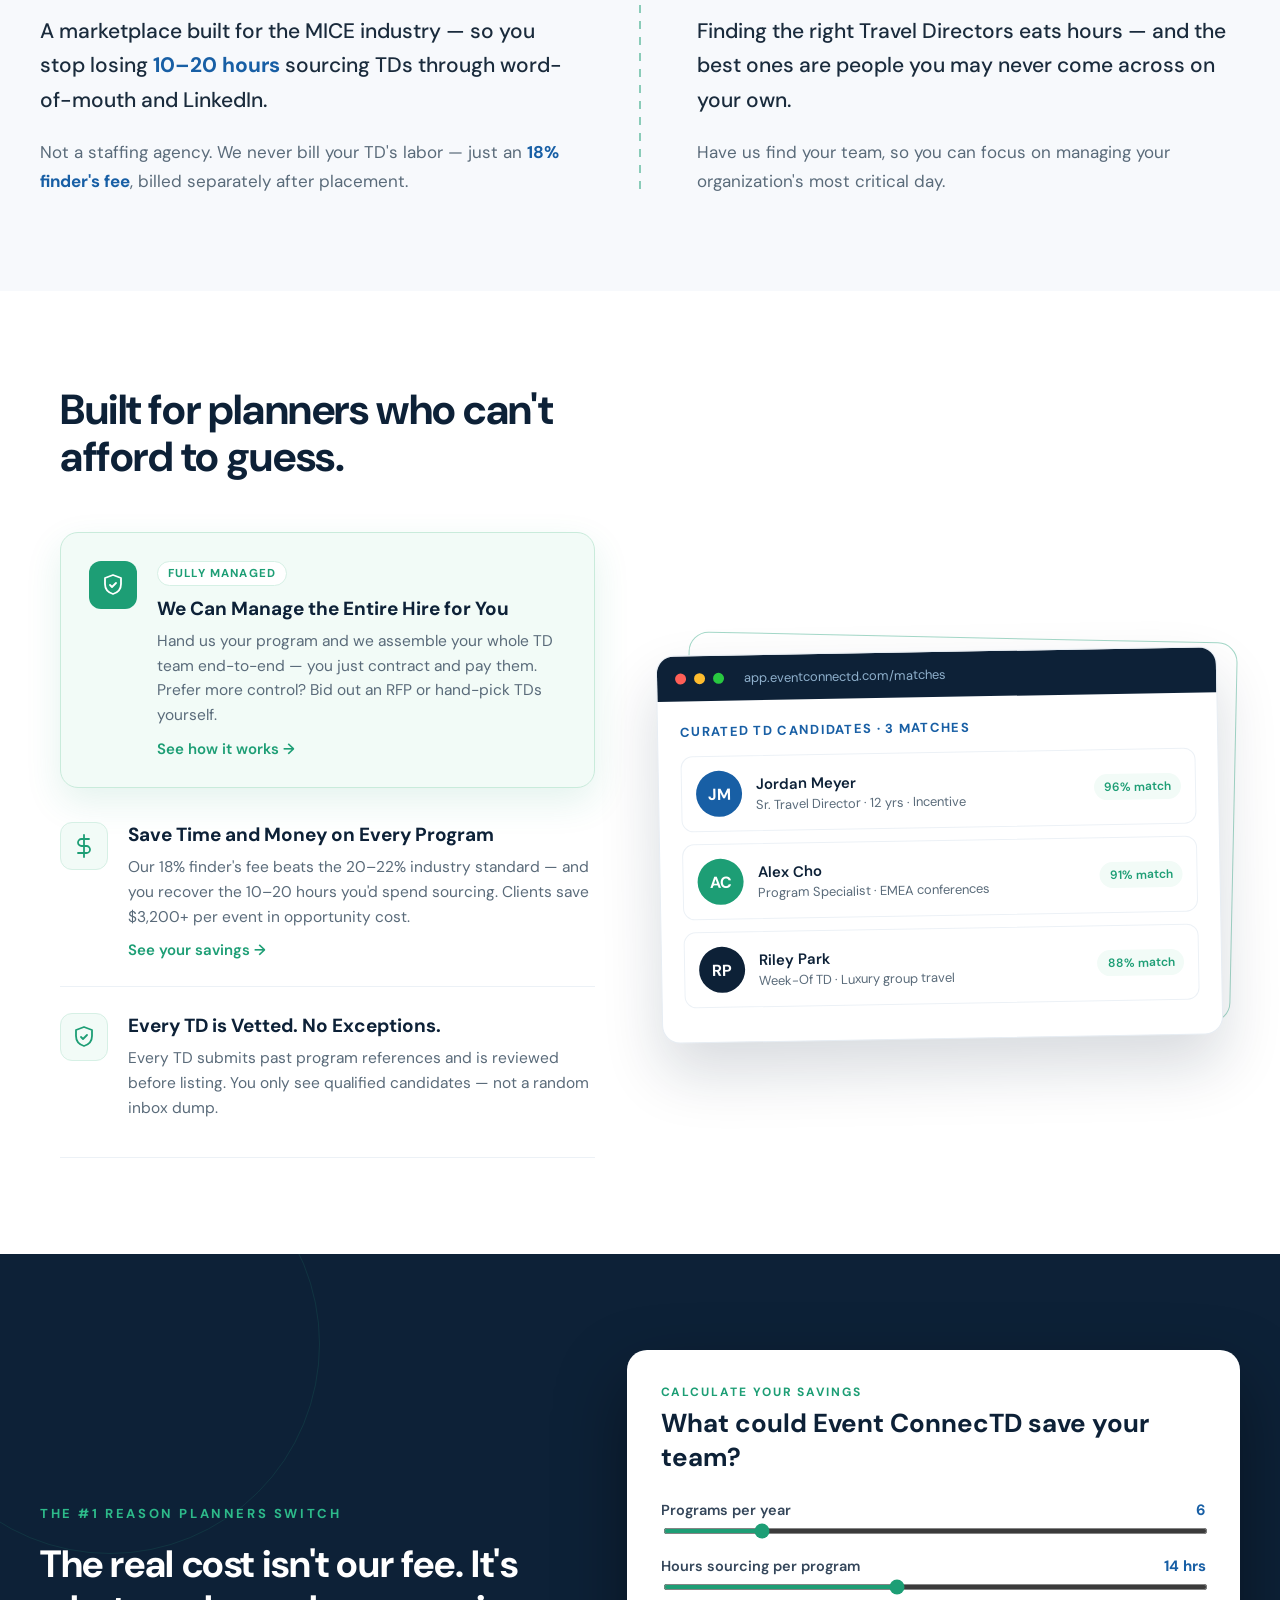
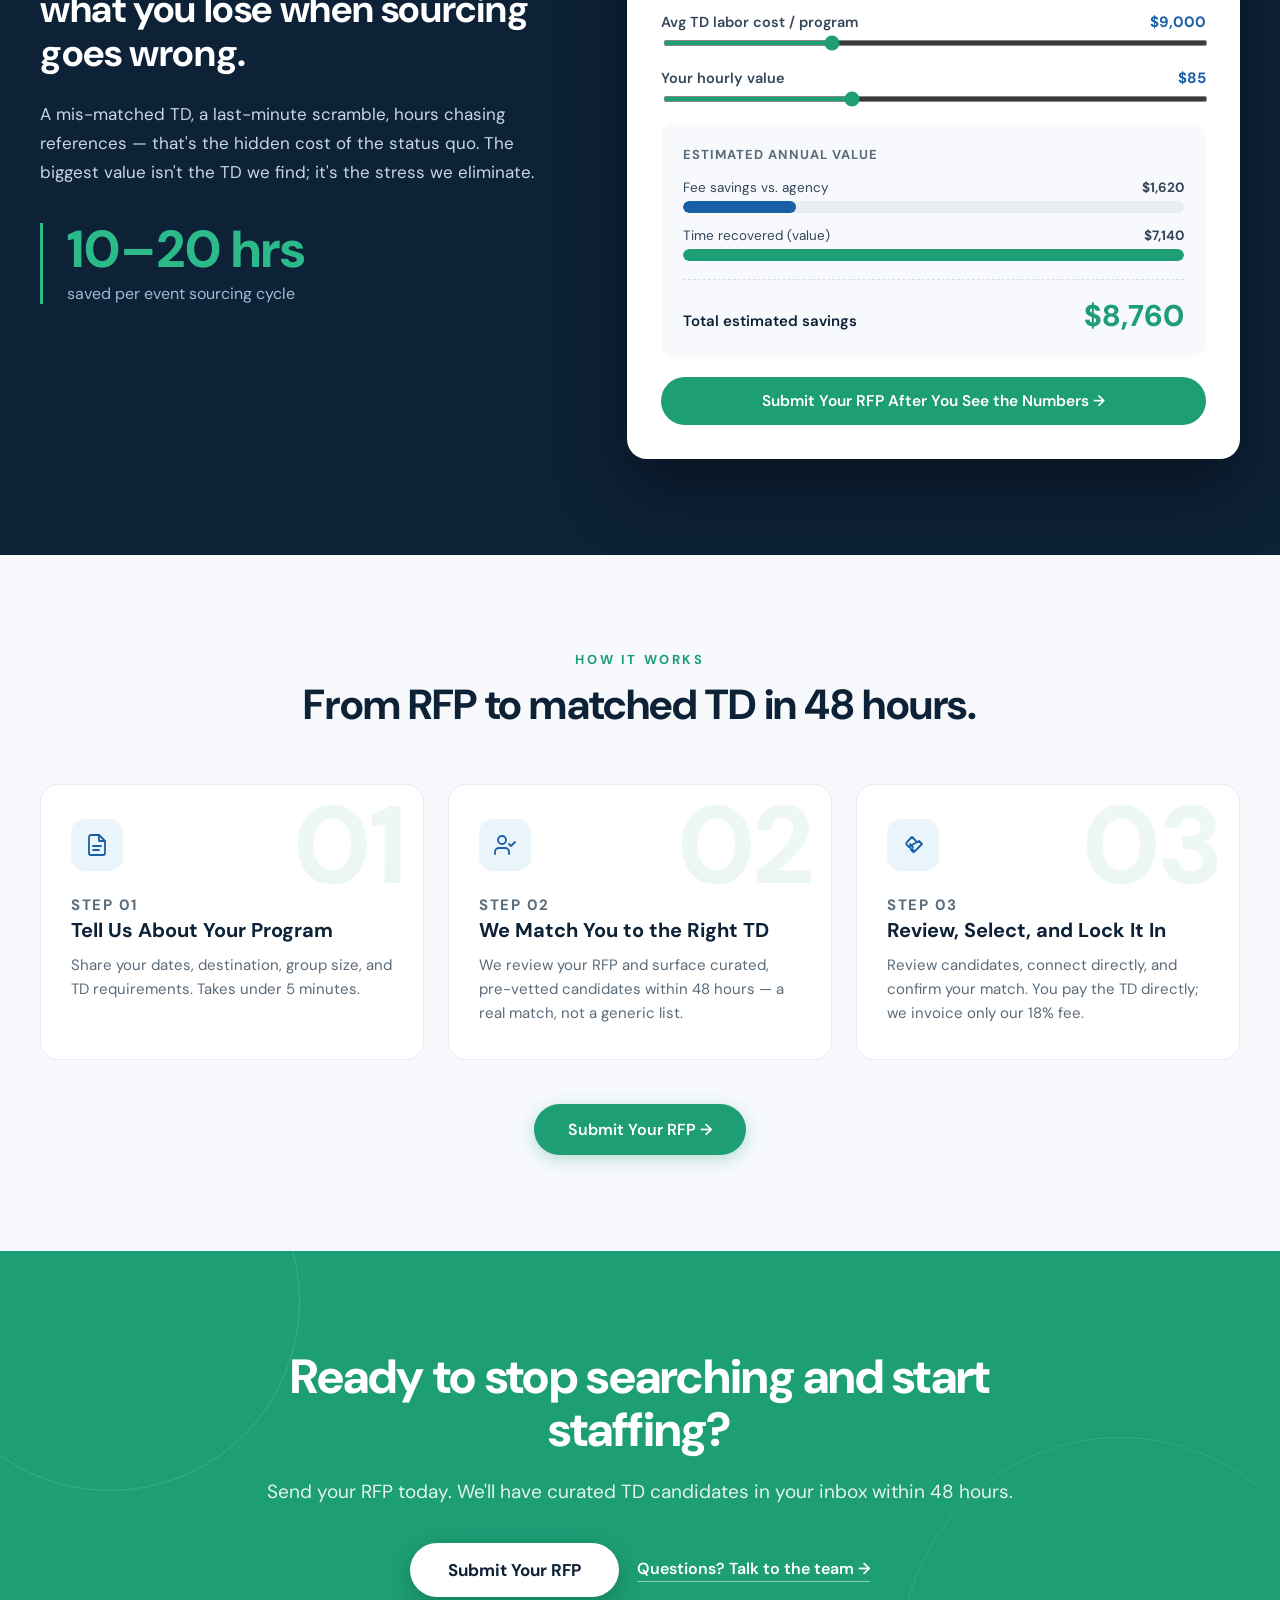
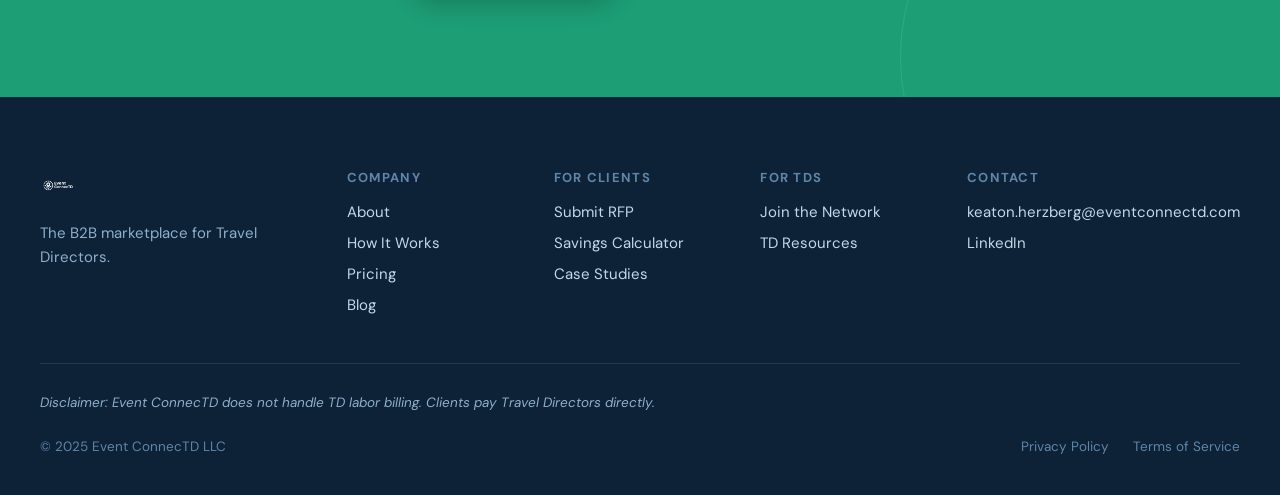
==== commit a83bdb9c: "Point Sign In and Create Profile links to platform.eventconnectd.com Route all 11 app-entry links (9" ====
--- a/index.html
+++ b/index.html
@@ -172,7 +172,7 @@
       <a href="contact.html">Contact</a>
     </div>
     <div class="nav-right">
-      <a href="https://travel-director-link-keatonherz.replit.app/api/login" class="nav-signin" target="_blank" rel="noopener">Sign In</a>
+      <a href="https://platform.eventconnectd.com/api/login" class="nav-signin" target="_blank" rel="noopener">Sign In</a>
       <a href="contact.html" class="nav-cta">Submit an RFP</a>
     </div>
   </div>
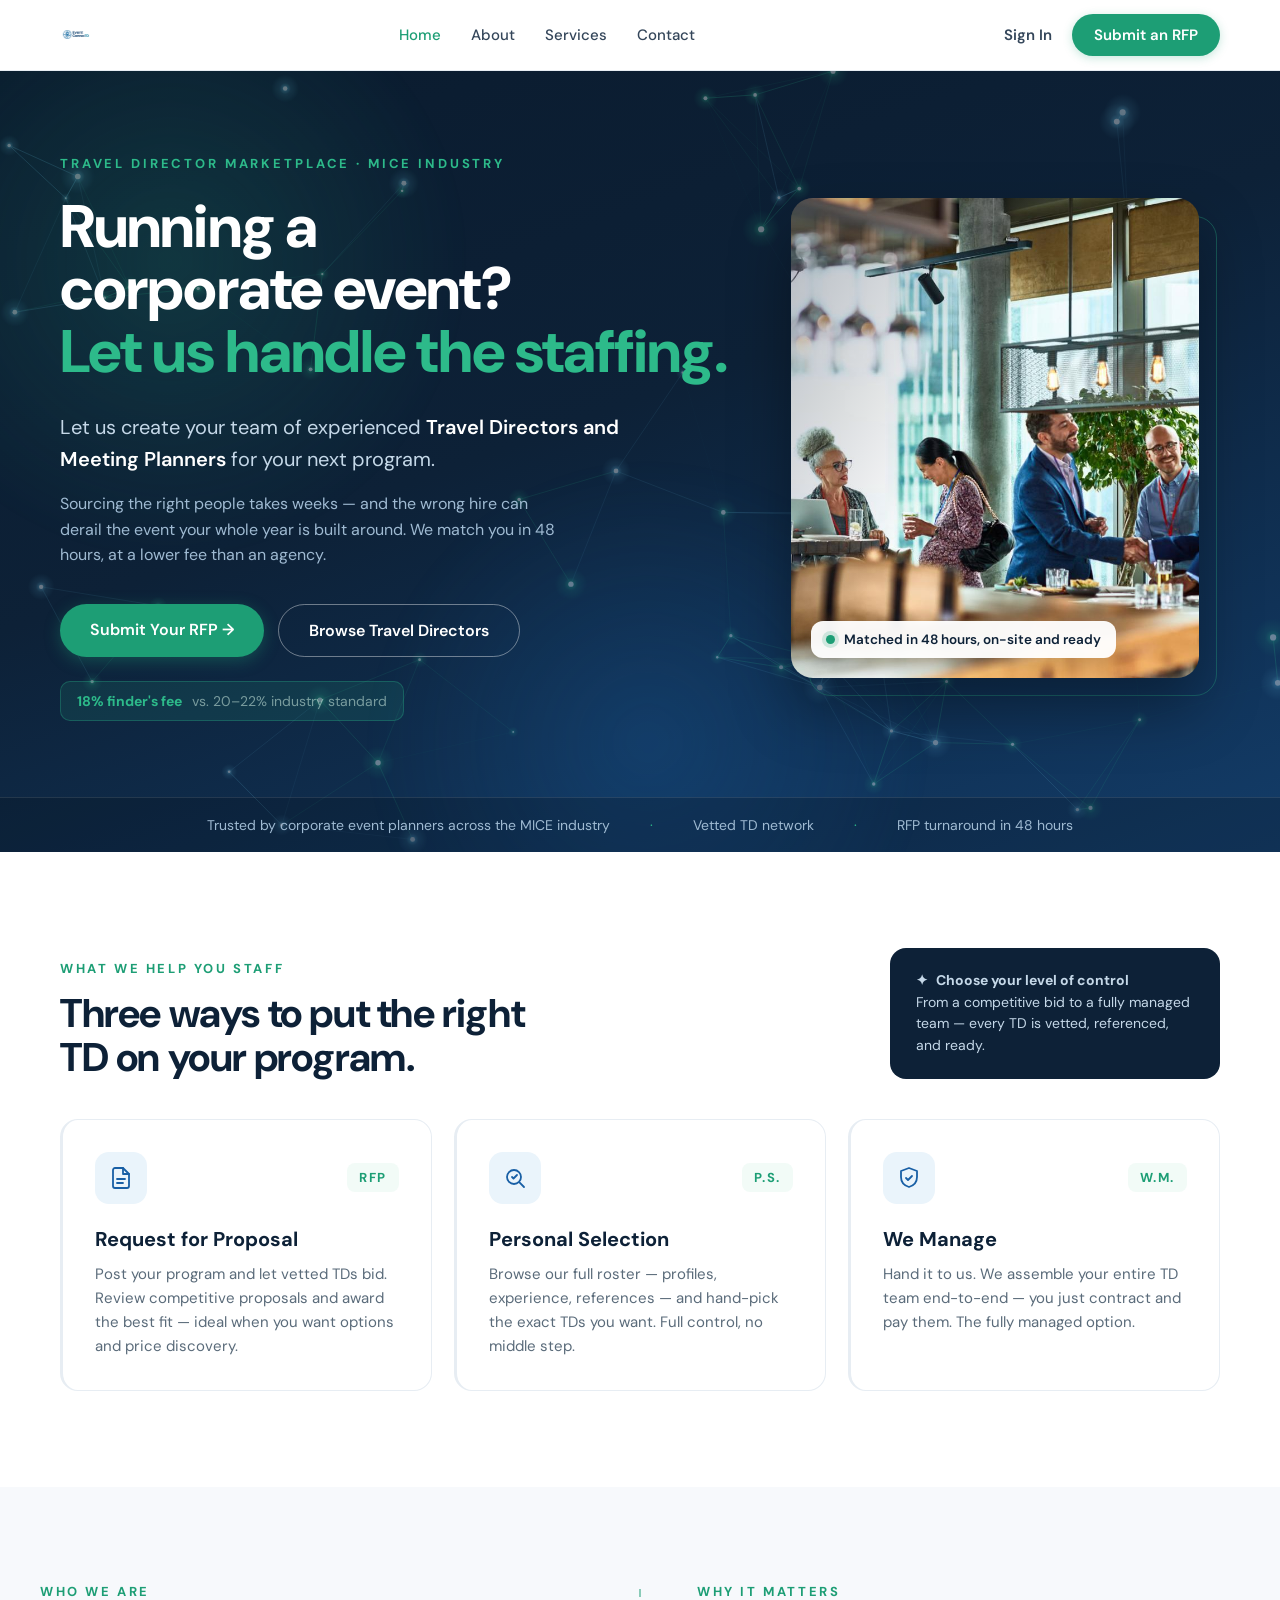
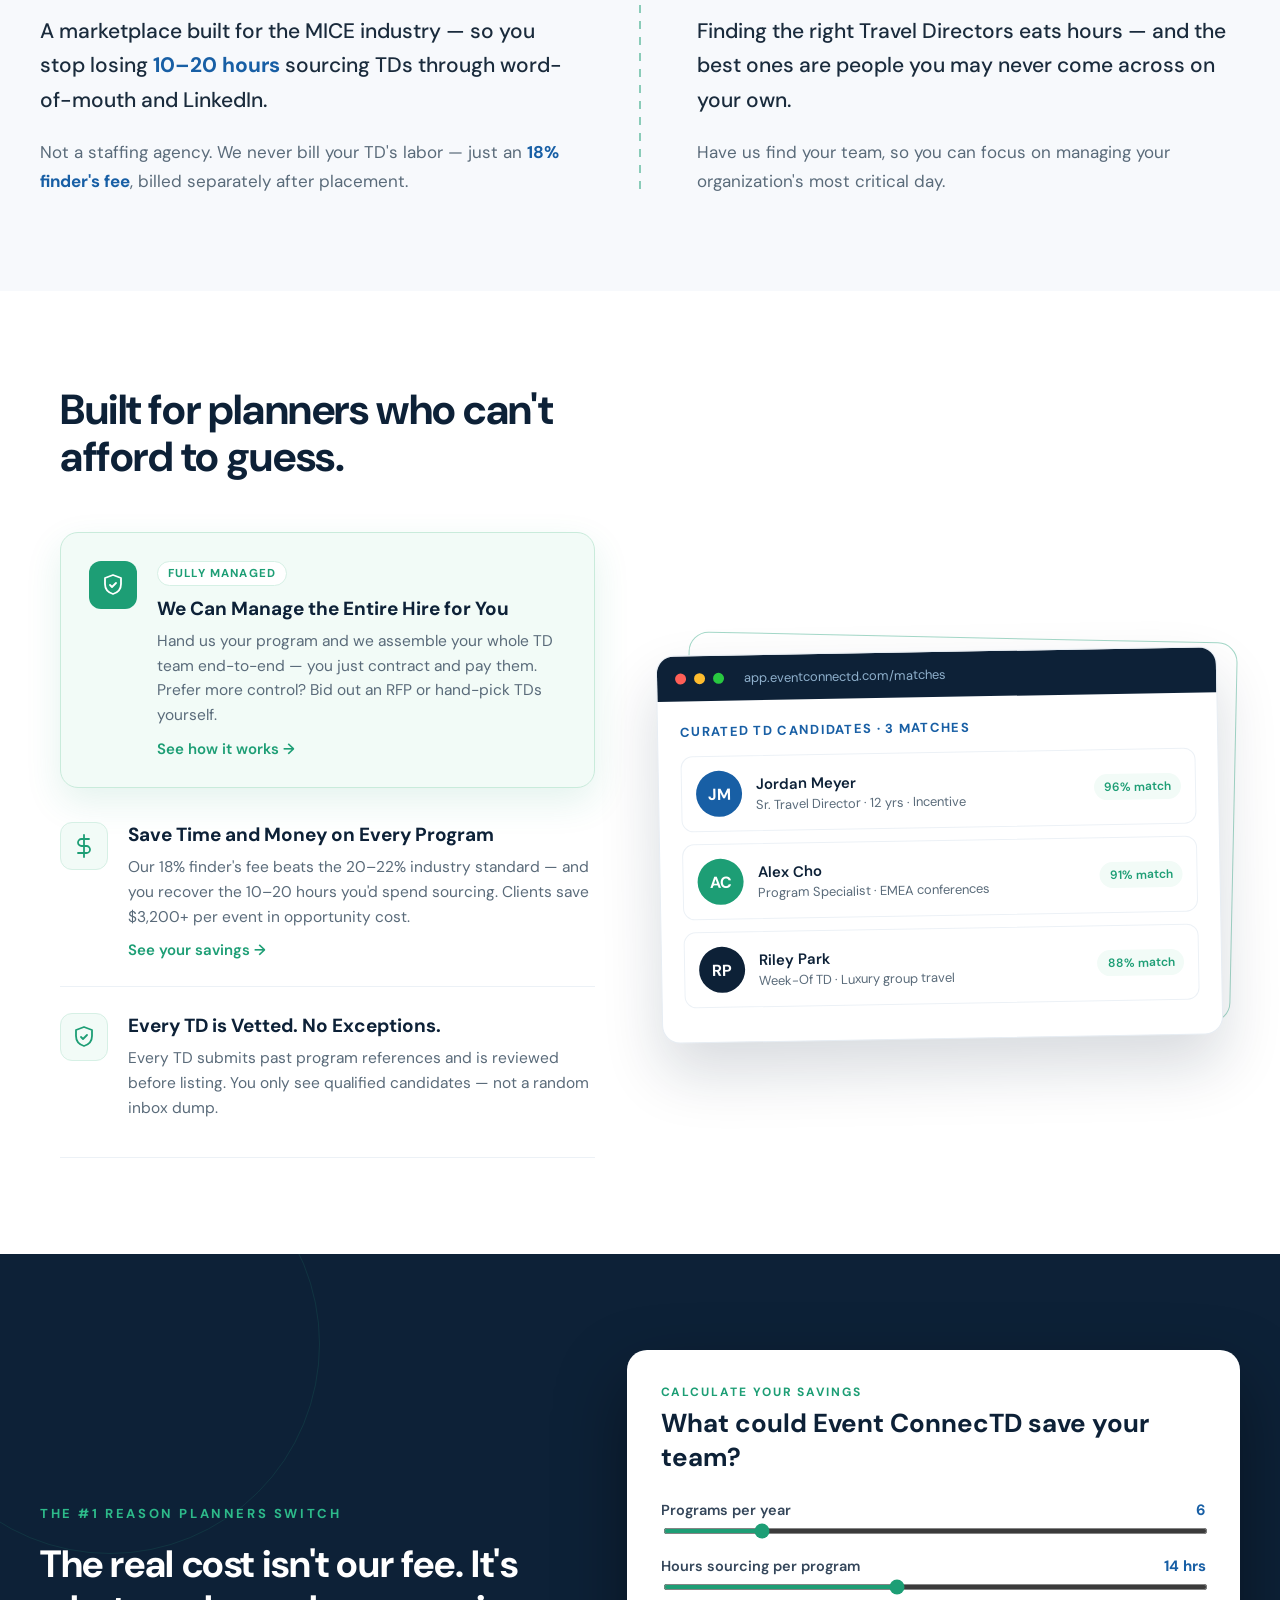
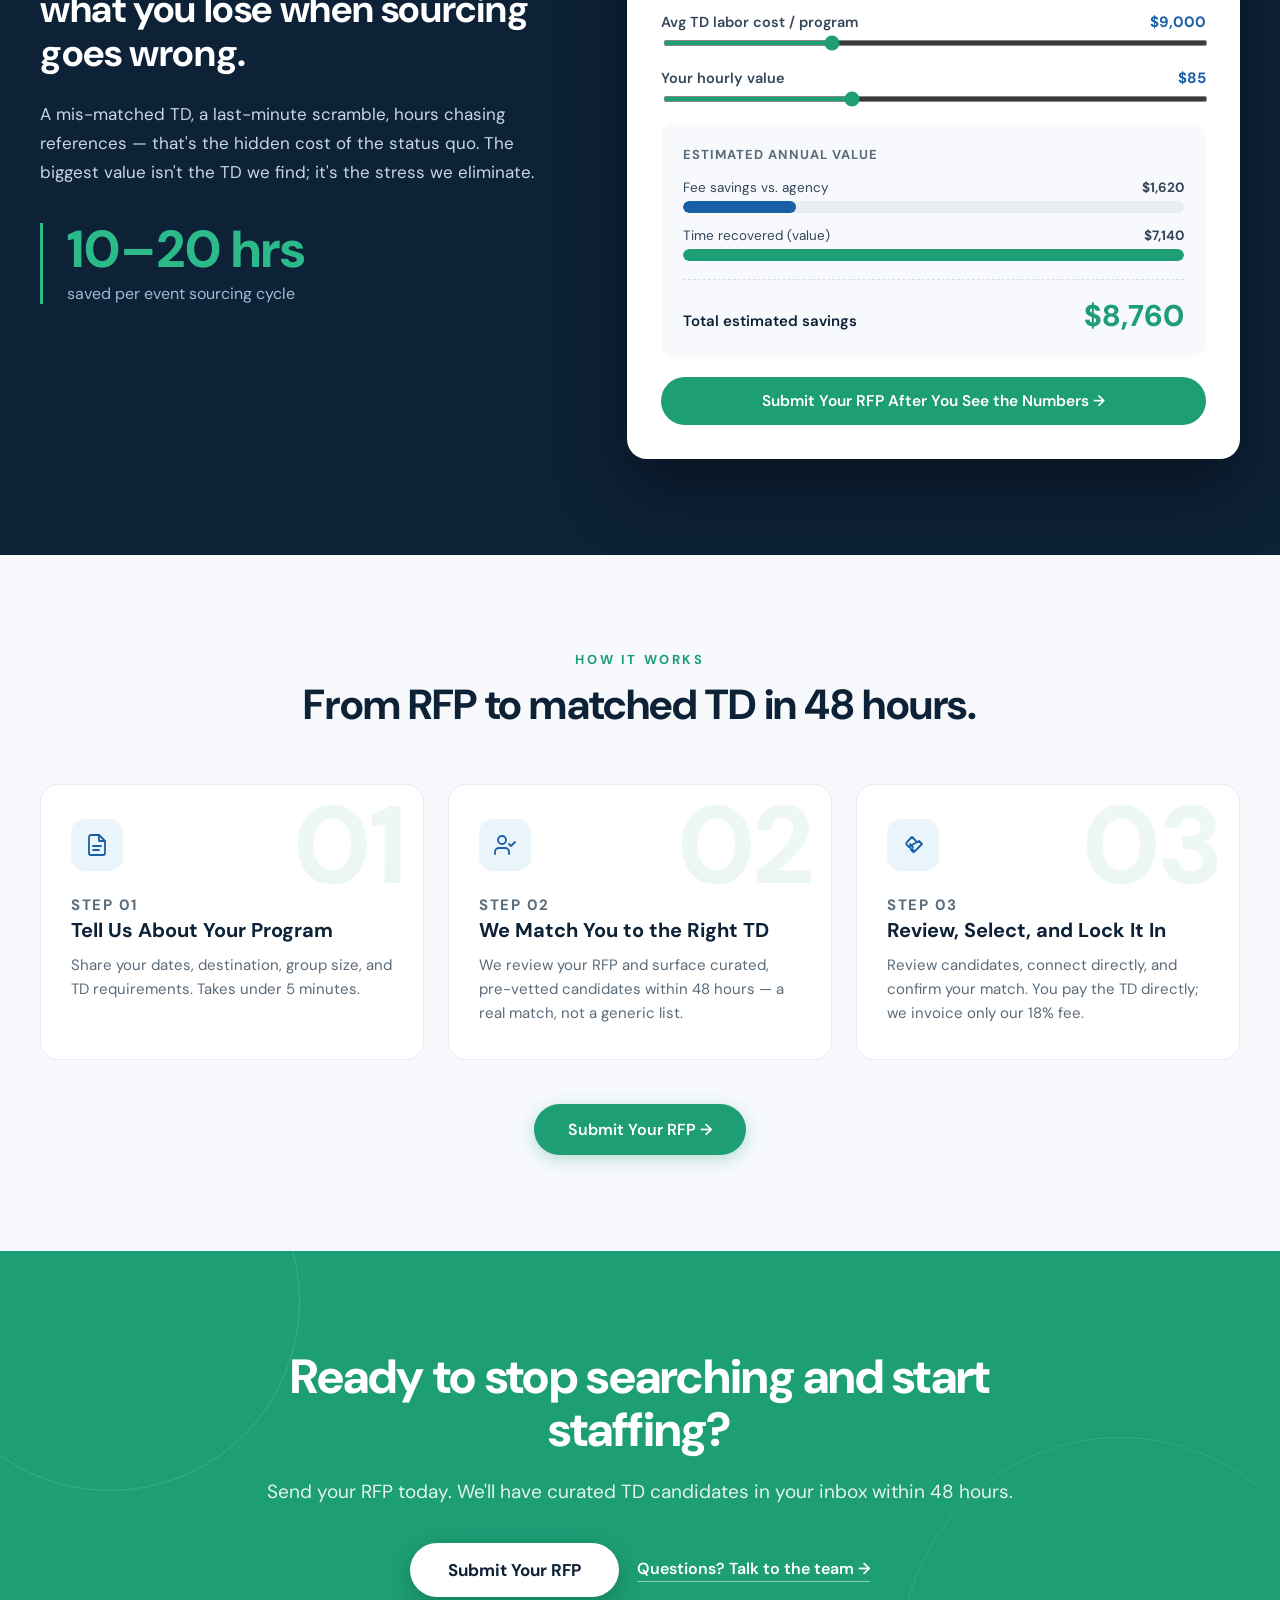
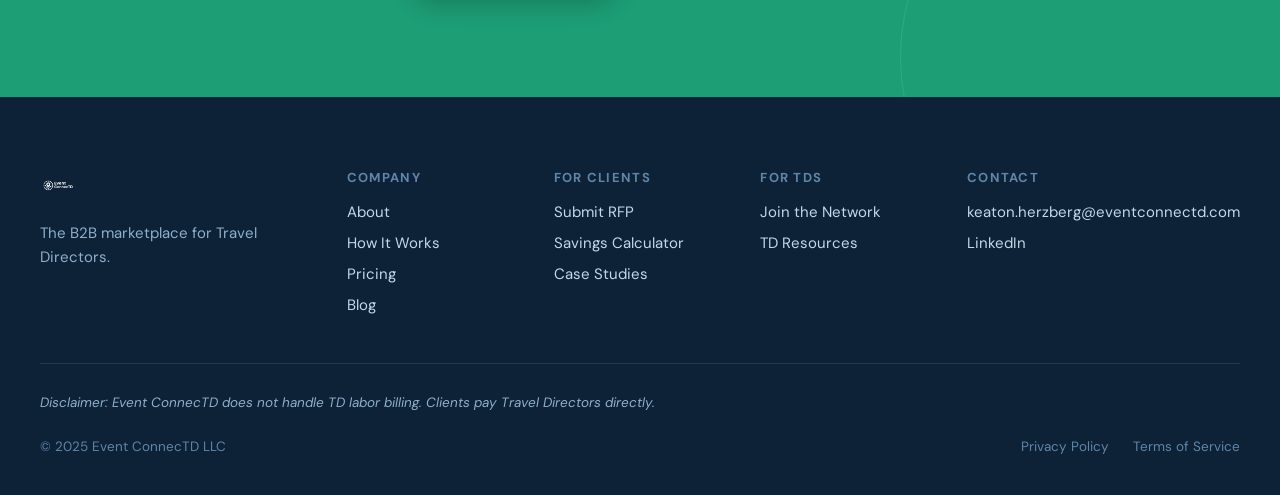
==== commit f09c4180: "Add mobile hamburger nav and fix mobile overflow across all pages - CSS-only hamburger menu on all 9" ====
--- a/index.html
+++ b/index.html
@@ -142,8 +142,13 @@
   }
 
   @media (max-width: 900px) {
-    .hero-inner { grid-template-columns: 1fr; }
-    .hero-h1 { font-size: 40px; }
+    .hero-inner { grid-template-columns: 1fr; padding: 56px 24px 48px; }
+    .hero-h1 { font-size: 38px; }
+    .hero-h1 .accent { white-space: normal; }
+    .tabs-section, .values-section { padding: 64px 24px; }
+    .who-section, .calc-section, .how-section { padding: 64px 24px; }
+    .calc-card { padding: 24px; }
+    .trust-bar-inner { padding: 16px 24px; }
     .hero-image-wrap { display: none; }
     .tabs-grid { grid-template-columns: 1fr; }
     .who-grid { grid-template-columns: 1fr; }
@@ -161,6 +166,7 @@
 
 <!-- NAV -->
 <nav class="nav">
+  <input type="checkbox" id="nav-toggle" class="nav-toggle-cb" aria-hidden="true">
   <div class="nav-inner">
     <a href="index.html" class="nav-logo">
       <img src="project/uploads/Event ConnecTD logo.png" alt="Event ConnecTD">
@@ -175,6 +181,15 @@
       <a href="https://platform.eventconnectd.com/api/login" class="nav-signin" target="_blank" rel="noopener">Sign In</a>
       <a href="contact.html" class="nav-cta">Submit an RFP</a>
     </div>
+      <label for="nav-toggle" class="nav-burger" aria-label="Toggle menu"><span></span><span></span><span></span></label>
+  </div>
+  <div class="nav-mobile">
+    <a href="index.html" class="active">Home</a>
+    <a href="about.html">About</a>
+    <a href="services.html">Services</a>
+    <a href="contact.html">Contact</a>
+    <a href="https://platform.eventconnectd.com/api/login" class="m-signin" target="_blank" rel="noopener">Sign In</a>
+    <a href="contact.html">Submit an RFP</a>
   </div>
 </nav>
 
--- a/styles.css
+++ b/styles.css
@@ -68,6 +68,12 @@
 }
 .nav-cta:hover { transform: translateY(-1px); box-shadow: 0 6px 18px rgba(29,158,117,0.32); color: #fff; }
 
+/* Mobile hamburger nav */
+.nav-toggle-cb { display: none; }
+.nav-burger { display: none; cursor: pointer; width: 42px; height: 42px; border-radius: 12px; border: 1px solid var(--border); align-items: center; justify-content: center; flex-direction: column; gap: 5px; flex: none; background: #fff; }
+.nav-burger span { display: block; width: 18px; height: 2px; background: var(--navy-dark); border-radius: 2px; transition: transform .2s, opacity .2s; }
+.nav-mobile { display: none; }
+
 /* ---------- BUTTONS ---------- */
 .btn-primary {
   background: var(--teal); color: #fff; font-weight: 600; font-size: 16px;
@@ -156,11 +162,31 @@
 
 /* ---------- RESPONSIVE (shared) ---------- */
 @media (max-width: 900px) {
+  .nav-inner { padding: 12px 20px; gap: 12px; }
   .nav-links { display: none; }
+  .nav-signin { display: none; }
+  .nav-cta { padding: 10px 16px; font-size: 14px; }
+  .nav-burger { display: flex; }
+  #nav-toggle:checked ~ .nav-inner .nav-burger span:nth-child(1) { transform: translateY(7px) rotate(45deg); }
+  #nav-toggle:checked ~ .nav-inner .nav-burger span:nth-child(2) { opacity: 0; }
+  #nav-toggle:checked ~ .nav-inner .nav-burger span:nth-child(3) { transform: translateY(-7px) rotate(-45deg); }
+  #nav-toggle:checked ~ .nav-mobile { display: flex; }
+  .nav-mobile { flex-direction: column; border-top: 1px solid var(--border); background: #fff; padding: 8px 20px 16px; }
+  .nav-mobile a { padding: 13px 4px; font-size: 16px; font-weight: 600; color: var(--text-slate); border-bottom: 1px solid #F0F4F8; }
+  .nav-mobile a:last-child { border-bottom: none; }
+  .nav-mobile a.active { color: var(--teal); }
+  .nav-mobile .m-signin { color: var(--navy); }
+
   .footer-grid { grid-template-columns: 1fr 1fr; }
+  .footer-links a, .footer-tagline { overflow-wrap: anywhere; }
+  footer { padding: 56px 24px 32px; }
+  .footer-cta { padding: 72px 24px; }
   .footer-cta h2 { font-size: 34px; }
   .page-hero h1 { font-size: 38px; }
   .page-hero { padding: 72px 24px 80px; }
+}
+@media (max-width: 560px) {
+  .footer-grid { grid-template-columns: 1fr; gap: 28px; }
 }
 
 /* ---------- LEGAL / PROSE PAGES ---------- */
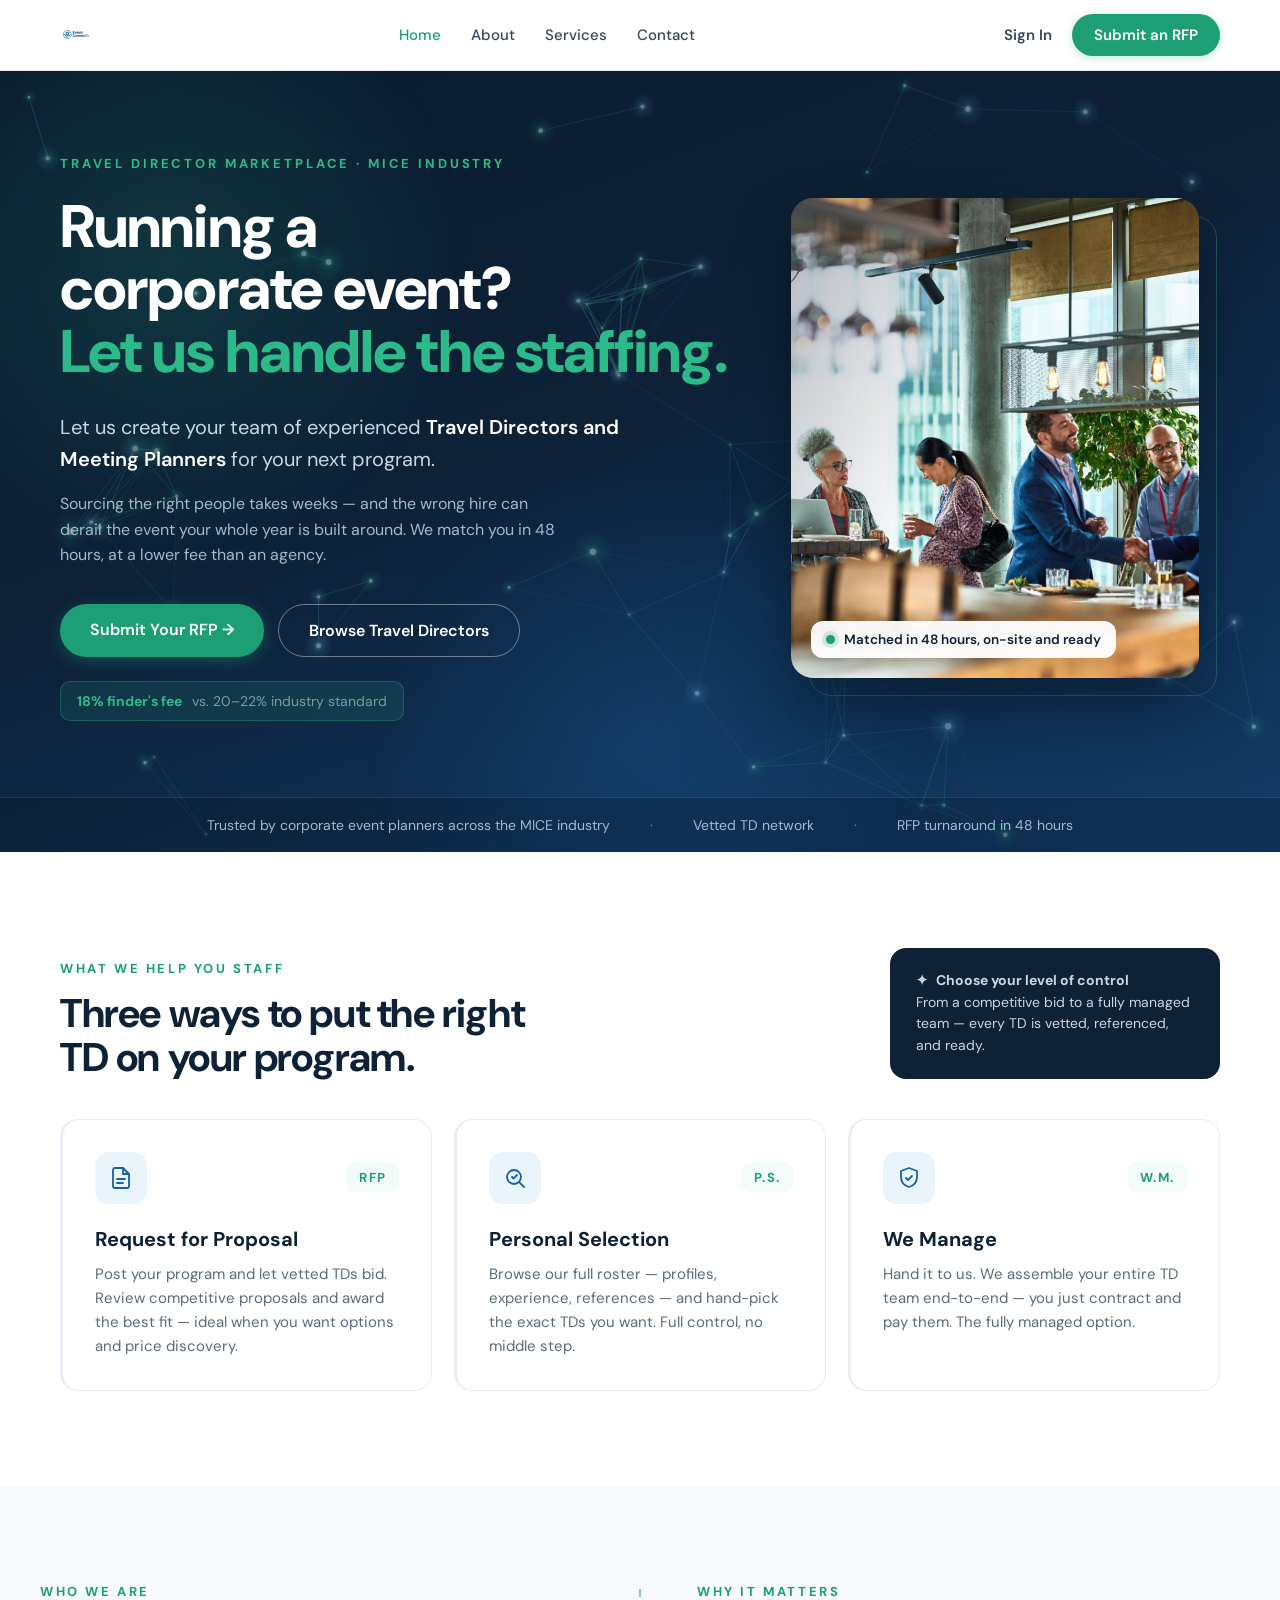
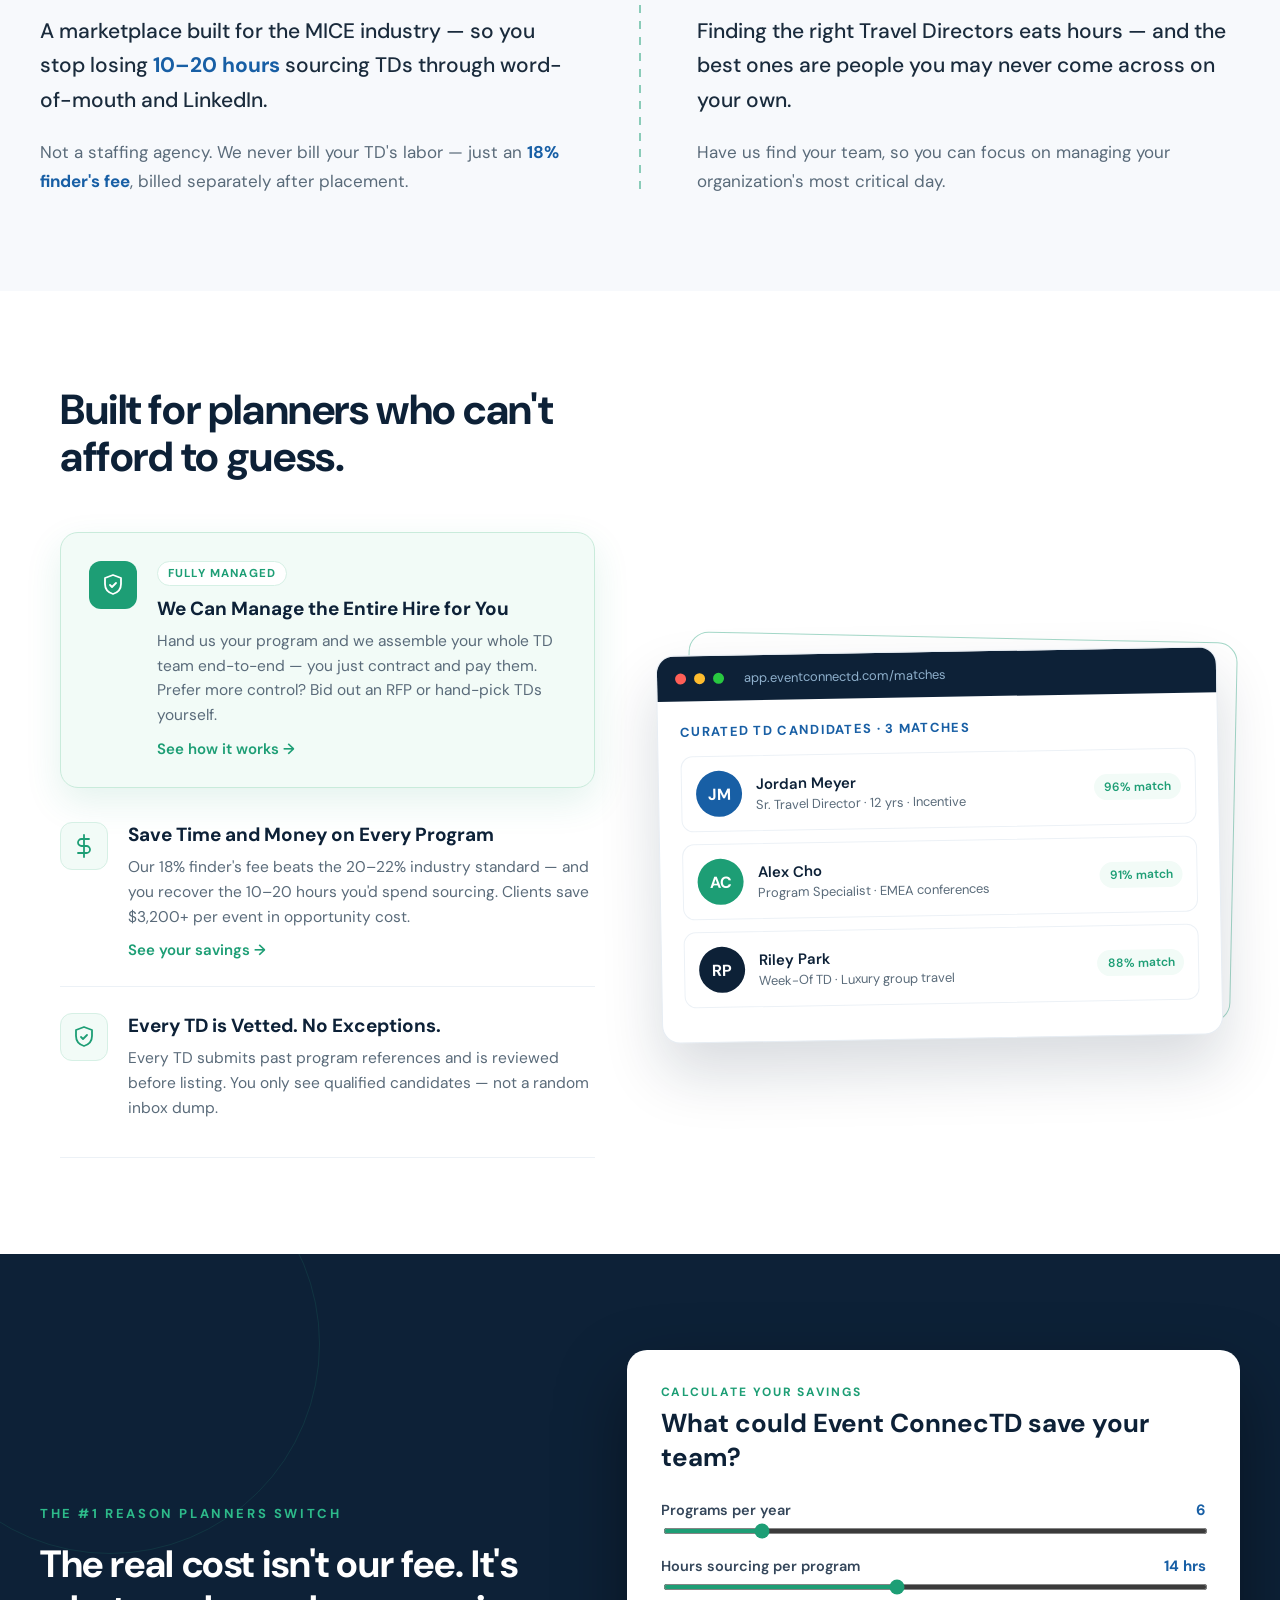
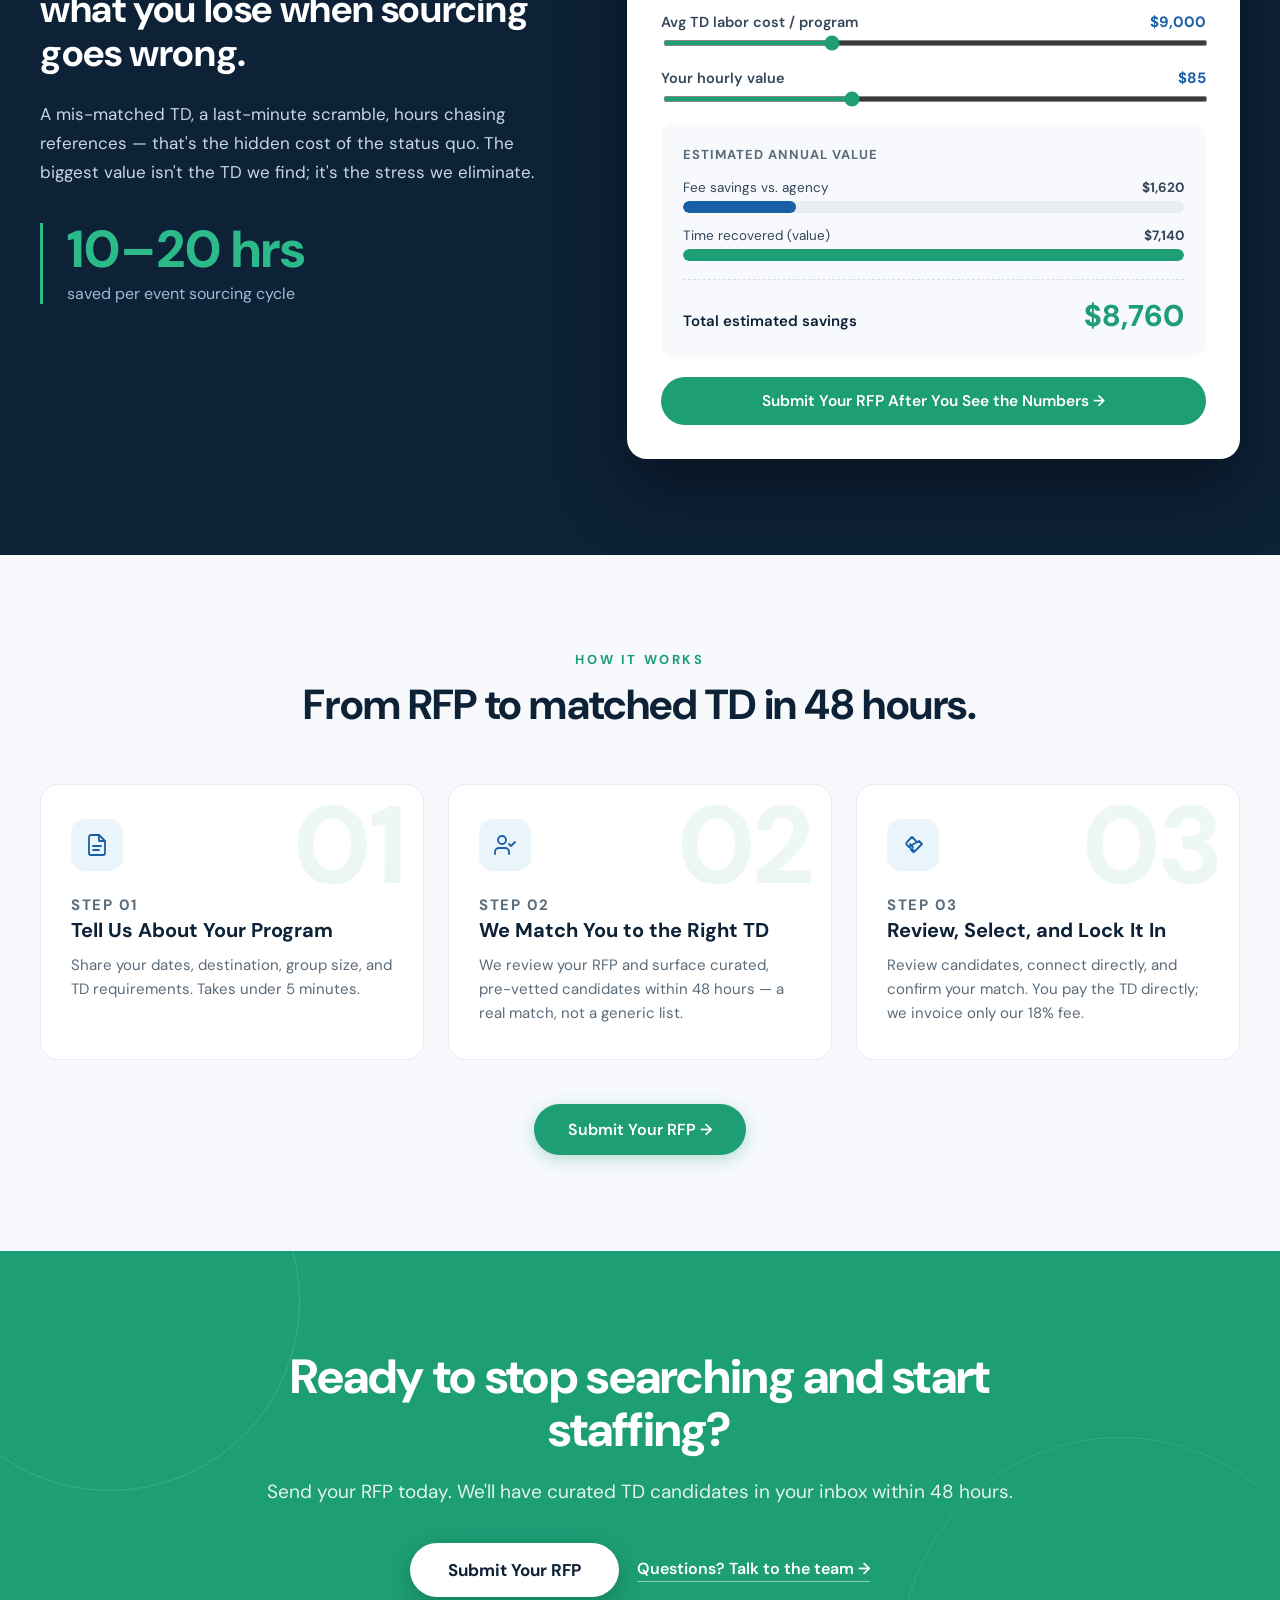
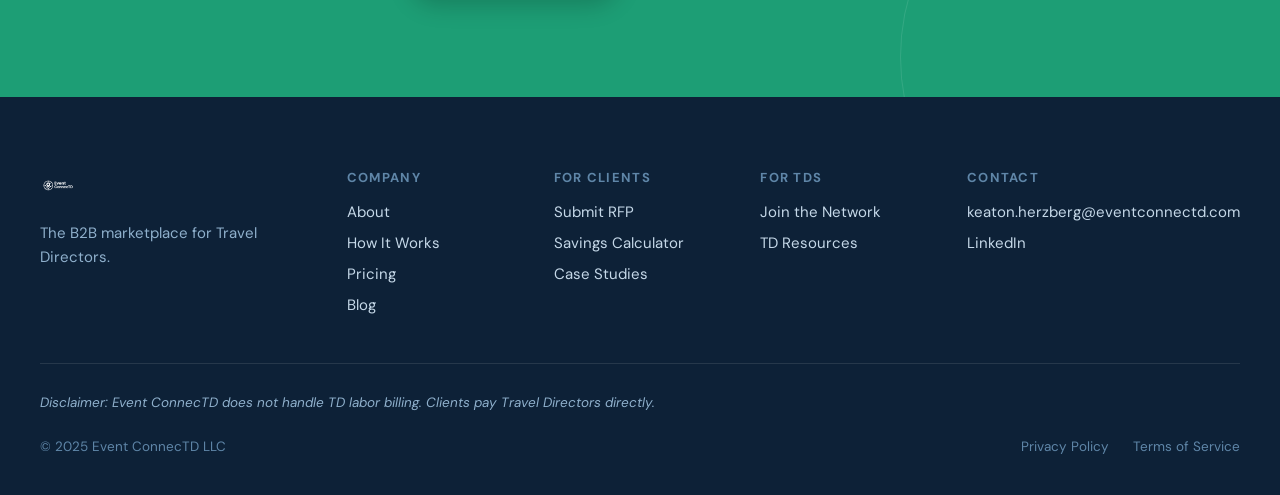
==== commit 5ee0f294: "SEO: metadata, social cards, structured data, crawl files, image weight - Unique meta descriptions +" ====
--- a/index.html
+++ b/index.html
@@ -4,6 +4,31 @@
 <meta charset="utf-8">
 <meta name="viewport" content="width=device-width, initial-scale=1">
 <title>Event ConnecTD — Travel Director Marketplace</title>
+<meta name="description" content="The B2B marketplace for corporate event staffing. Hire vetted Travel Directors and Meeting Planners in 48 hours — 18% finder's fee, no agency markup.">
+<link rel="canonical" href="https://eventconnectd.com/">
+<link rel="icon" type="image/png" href="favicon.png">
+<link rel="apple-touch-icon" href="apple-touch-icon.png">
+<meta property="og:type" content="website">
+<meta property="og:site_name" content="Event ConnecTD">
+<meta property="og:title" content="Event ConnecTD — Travel Director Marketplace">
+<meta property="og:description" content="The B2B marketplace for corporate event staffing. Hire vetted Travel Directors and Meeting Planners in 48 hours — 18% finder's fee, no agency markup.">
+<meta property="og:url" content="https://eventconnectd.com/">
+<meta property="og:image" content="https://eventconnectd.com/og-image.jpg">
+<meta name="twitter:card" content="summary_large_image">
+<script type="application/ld+json">
+{
+  "@context": "https://schema.org",
+  "@type": "Organization",
+  "name": "Event ConnecTD",
+  "legalName": "Event ConnecTD LLC",
+  "url": "https://eventconnectd.com/",
+  "logo": "https://eventconnectd.com/apple-touch-icon.png",
+  "description": "B2B marketplace connecting companies with vetted Travel Directors and Meeting Planners for corporate events and incentive travel.",
+  "email": "keaton.herzberg@eventconnectd.com",
+  "telephone": "+1-515-217-1890",
+  "areaServed": "US"
+}
+</script>
 <link rel="preconnect" href="https://fonts.googleapis.com">
 <link rel="preconnect" href="https://fonts.gstatic.com" crossorigin>
 <link href="https://fonts.googleapis.com/css2?family=DM+Sans:opsz,wght@9..40,400;9..40,500;9..40,600;9..40,700;9..40,800&display=swap" rel="stylesheet">
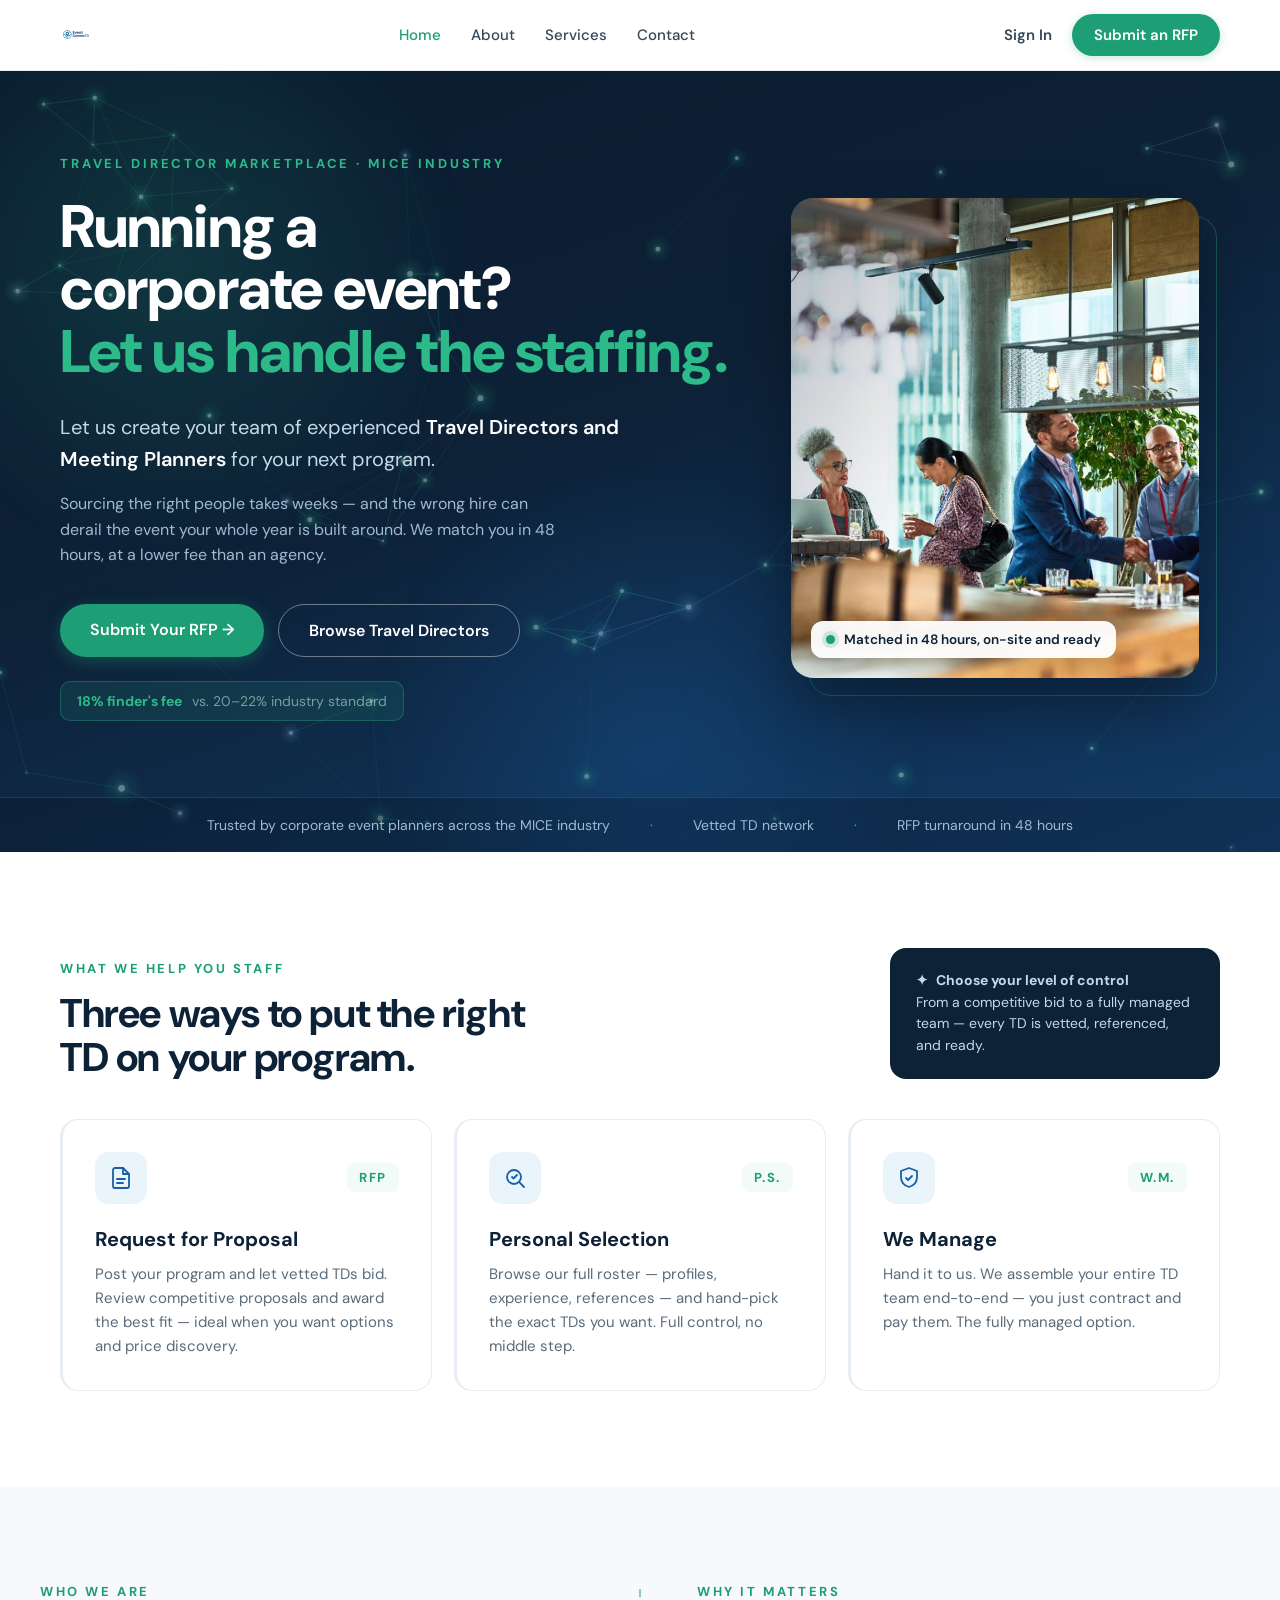
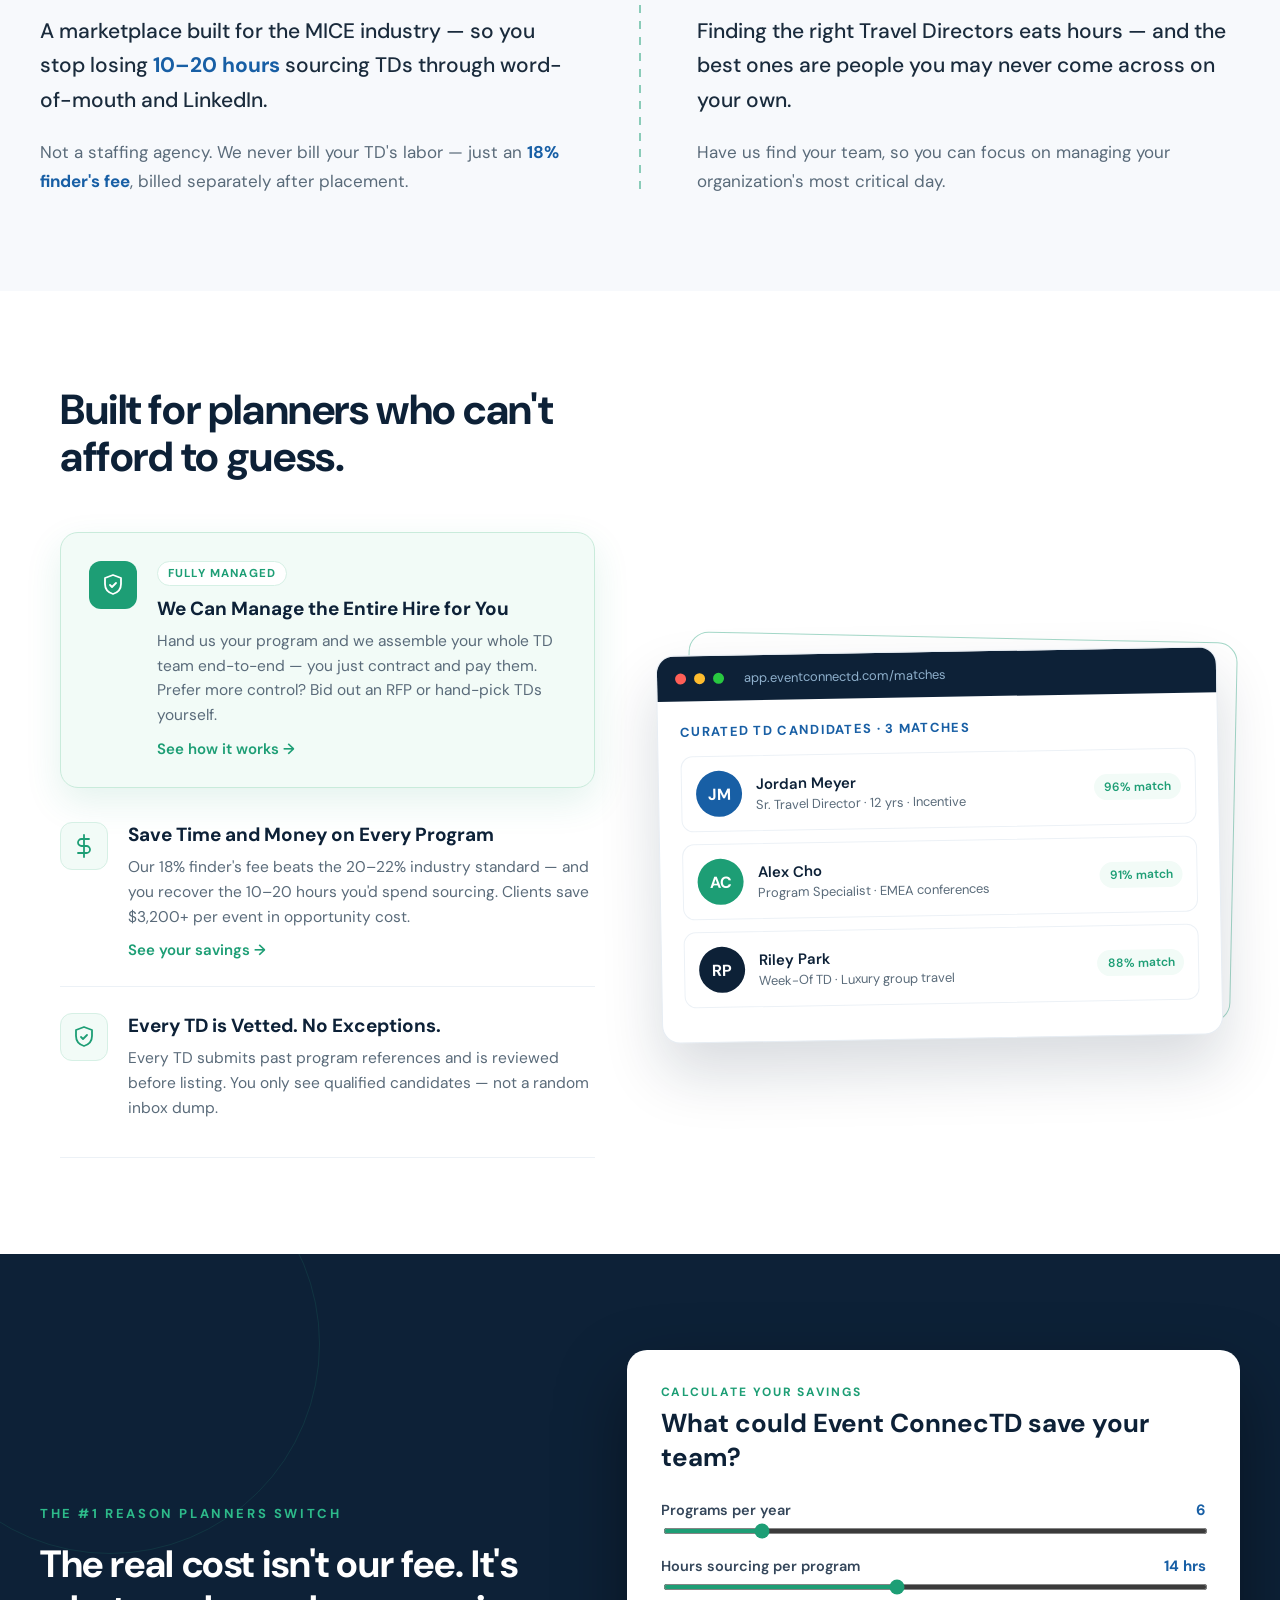
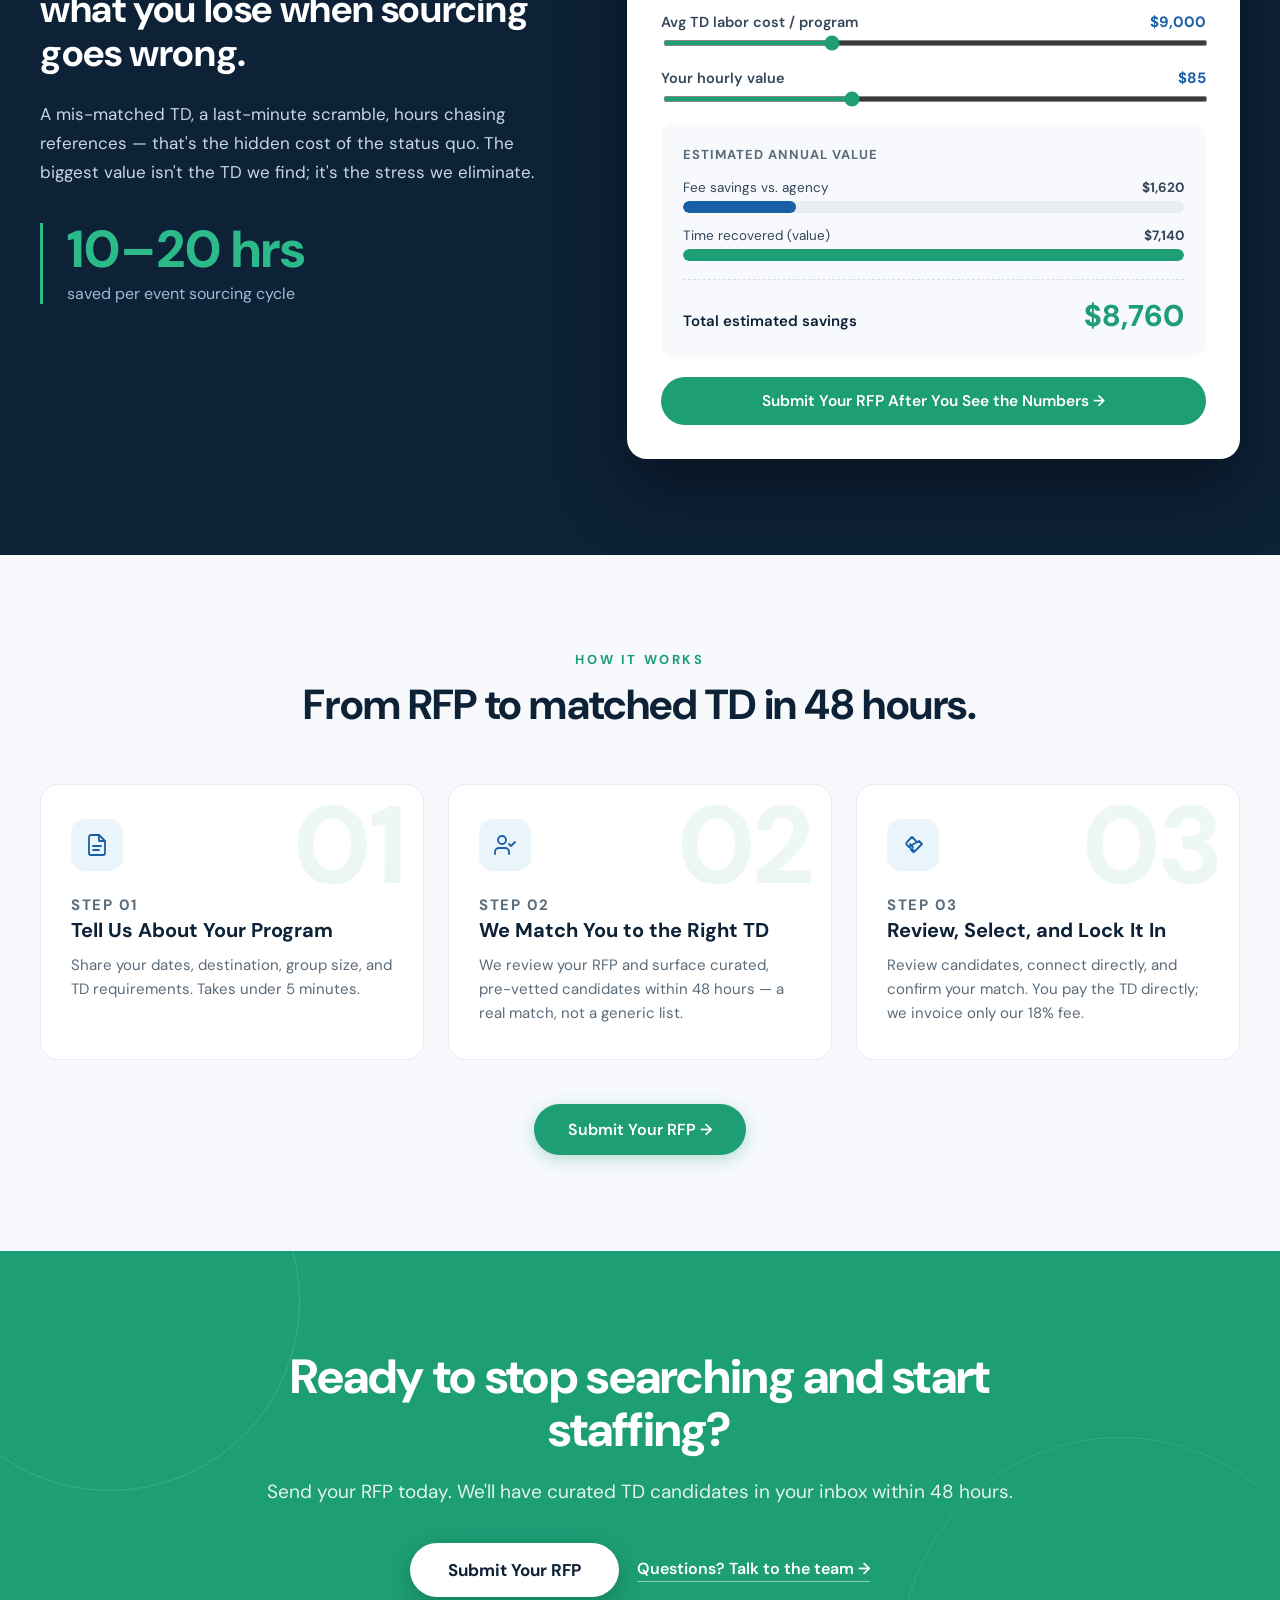
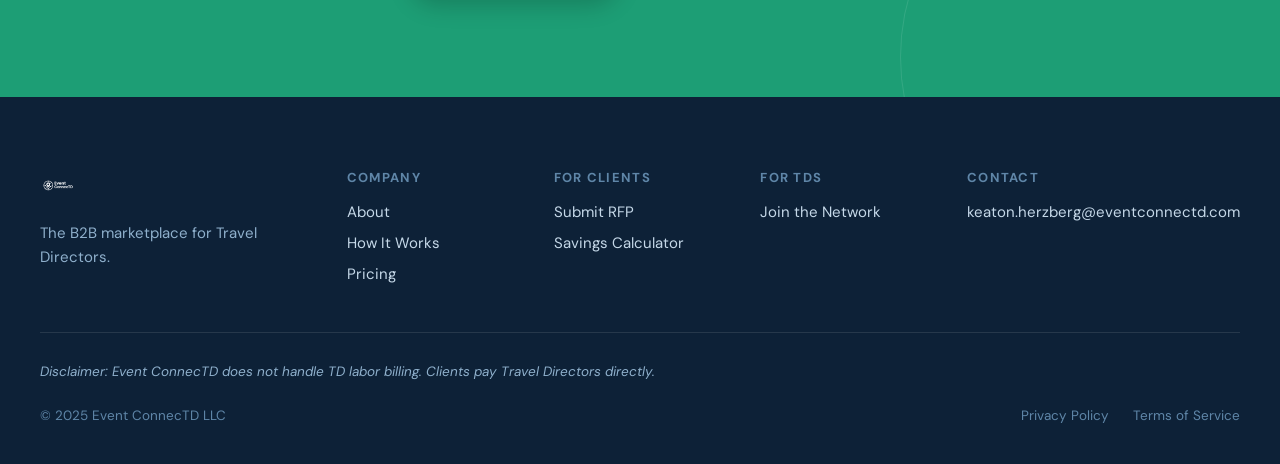
==== commit 0b2729f8: "Remove dead placeholder links (Blog, Case Studies, TD Resources, LinkedIn) 39 href="#" crawl dead-en" ====
--- a/index.html
+++ b/index.html
@@ -543,7 +543,6 @@
           <a href="about.html">About</a>
           <a href="index.html#how">How It Works</a>
           <a href="about.html#fee">Pricing</a>
-          <a href="#">Blog</a>
         </div>
       </div>
       <div>
@@ -551,21 +550,18 @@
         <div class="footer-links">
           <a href="contact.html">Submit RFP</a>
           <a href="index.html#calc">Savings Calculator</a>
-          <a href="#">Case Studies</a>
         </div>
       </div>
       <div>
         <p class="footer-col-label">For TDs</p>
         <div class="footer-links">
           <a href="services.html">Join the Network</a>
-          <a href="#">TD Resources</a>
         </div>
       </div>
       <div>
         <p class="footer-col-label">Contact</p>
         <div class="footer-links">
           <a href="mailto:keaton.herzberg@eventconnectd.com">keaton.herzberg@eventconnectd.com</a>
-          <a href="#">LinkedIn</a>
         </div>
       </div>
     </div>
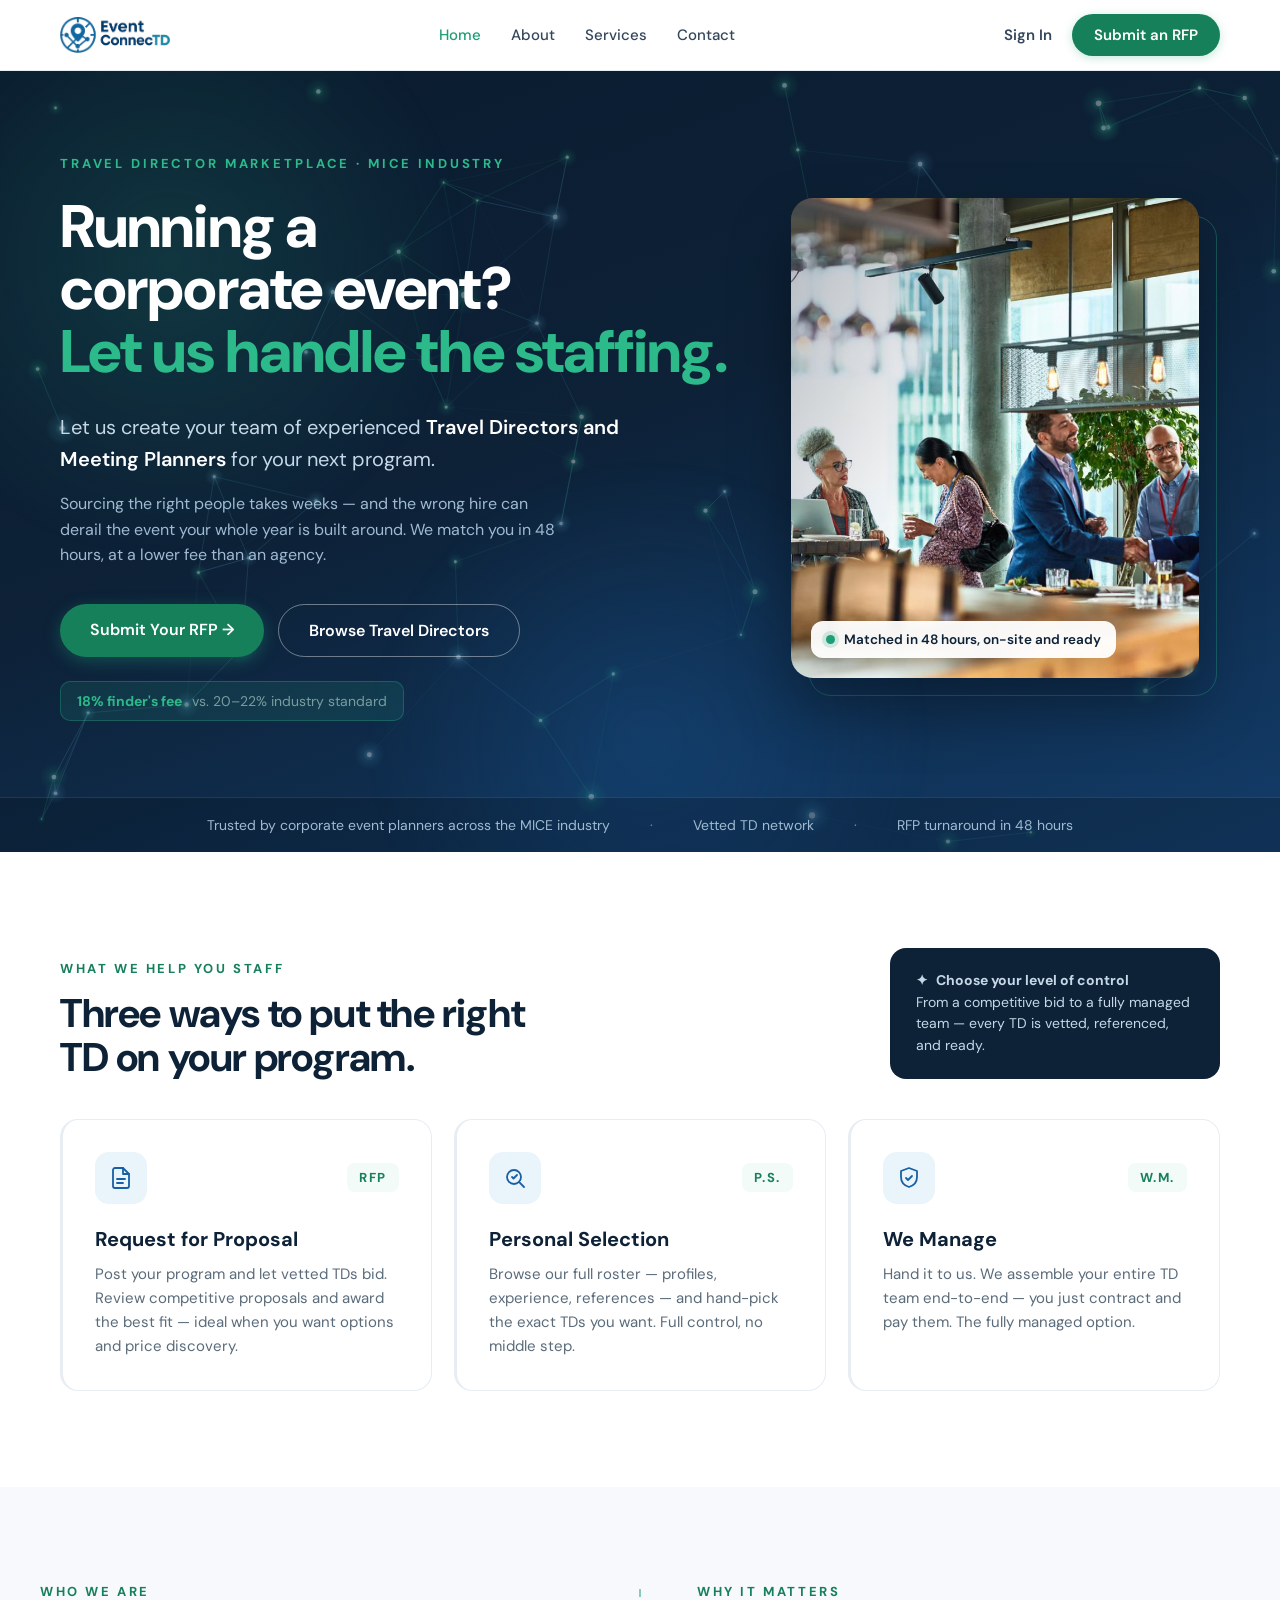
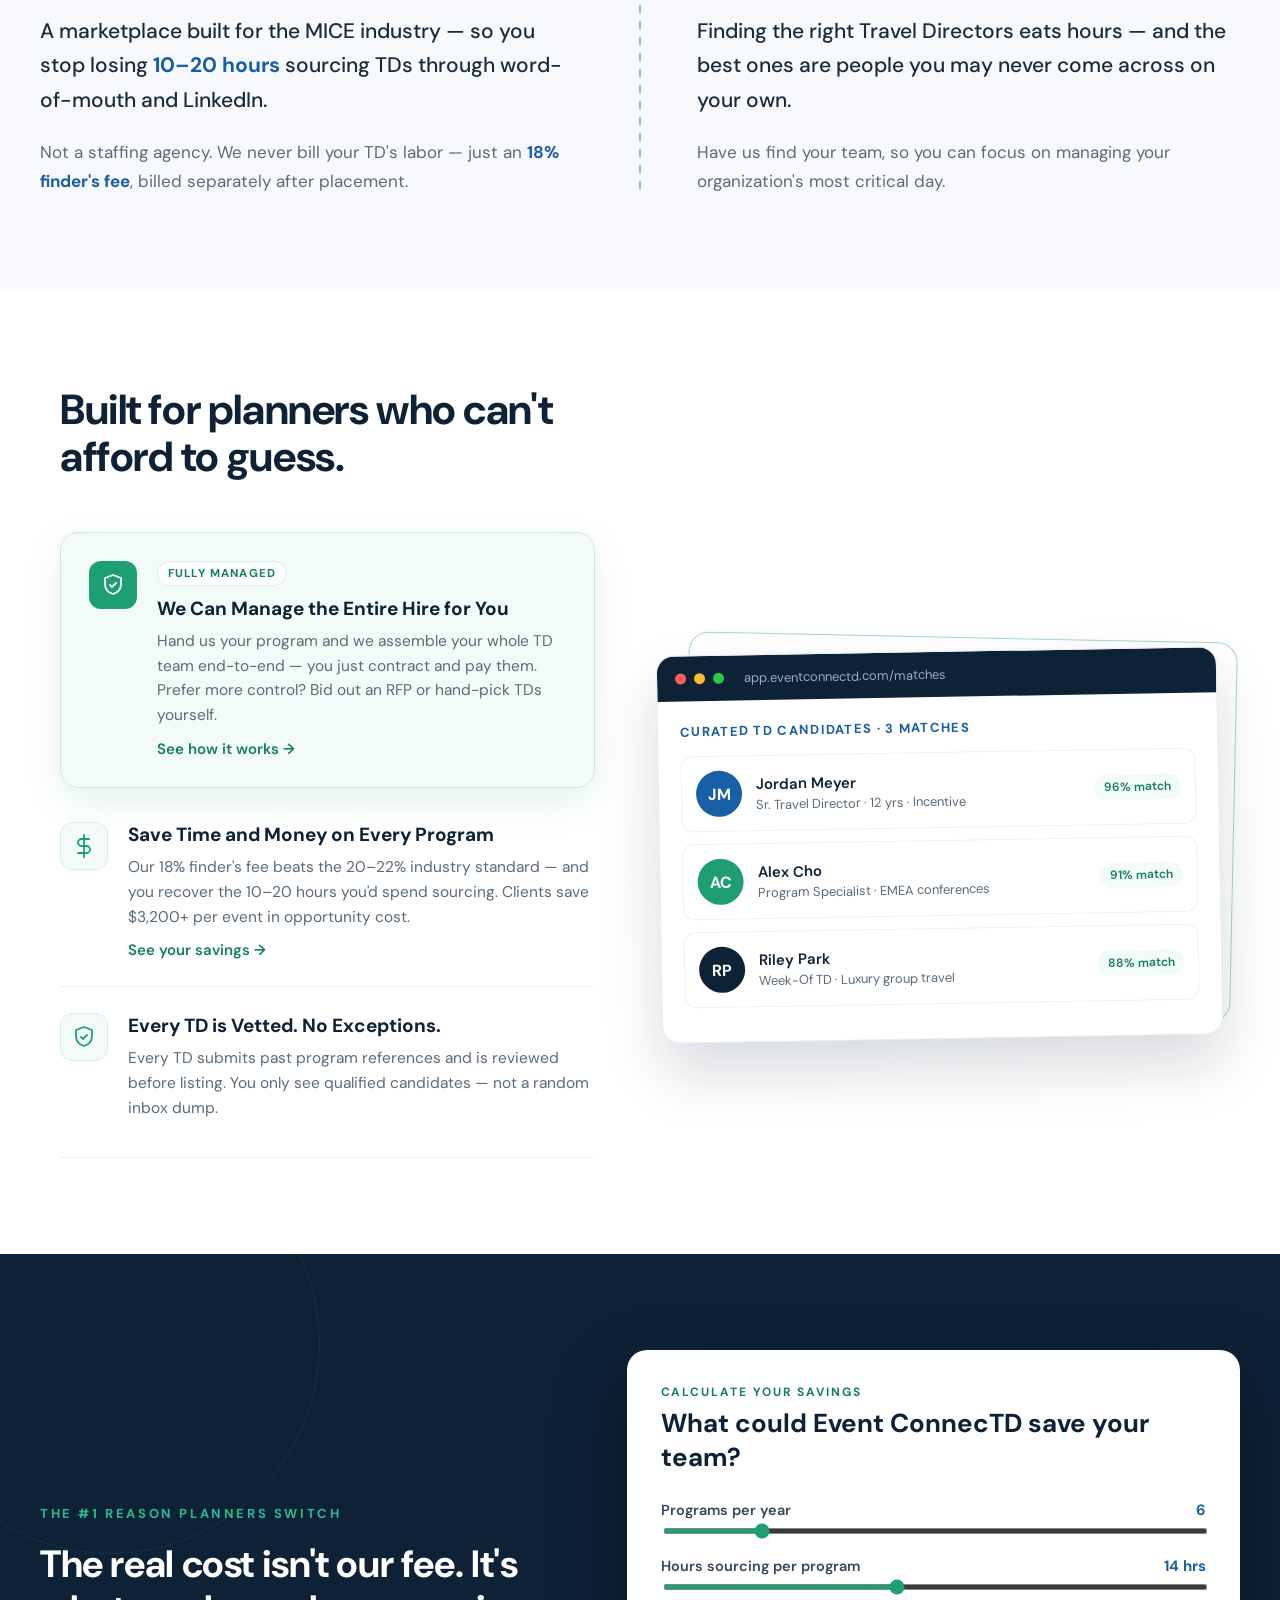
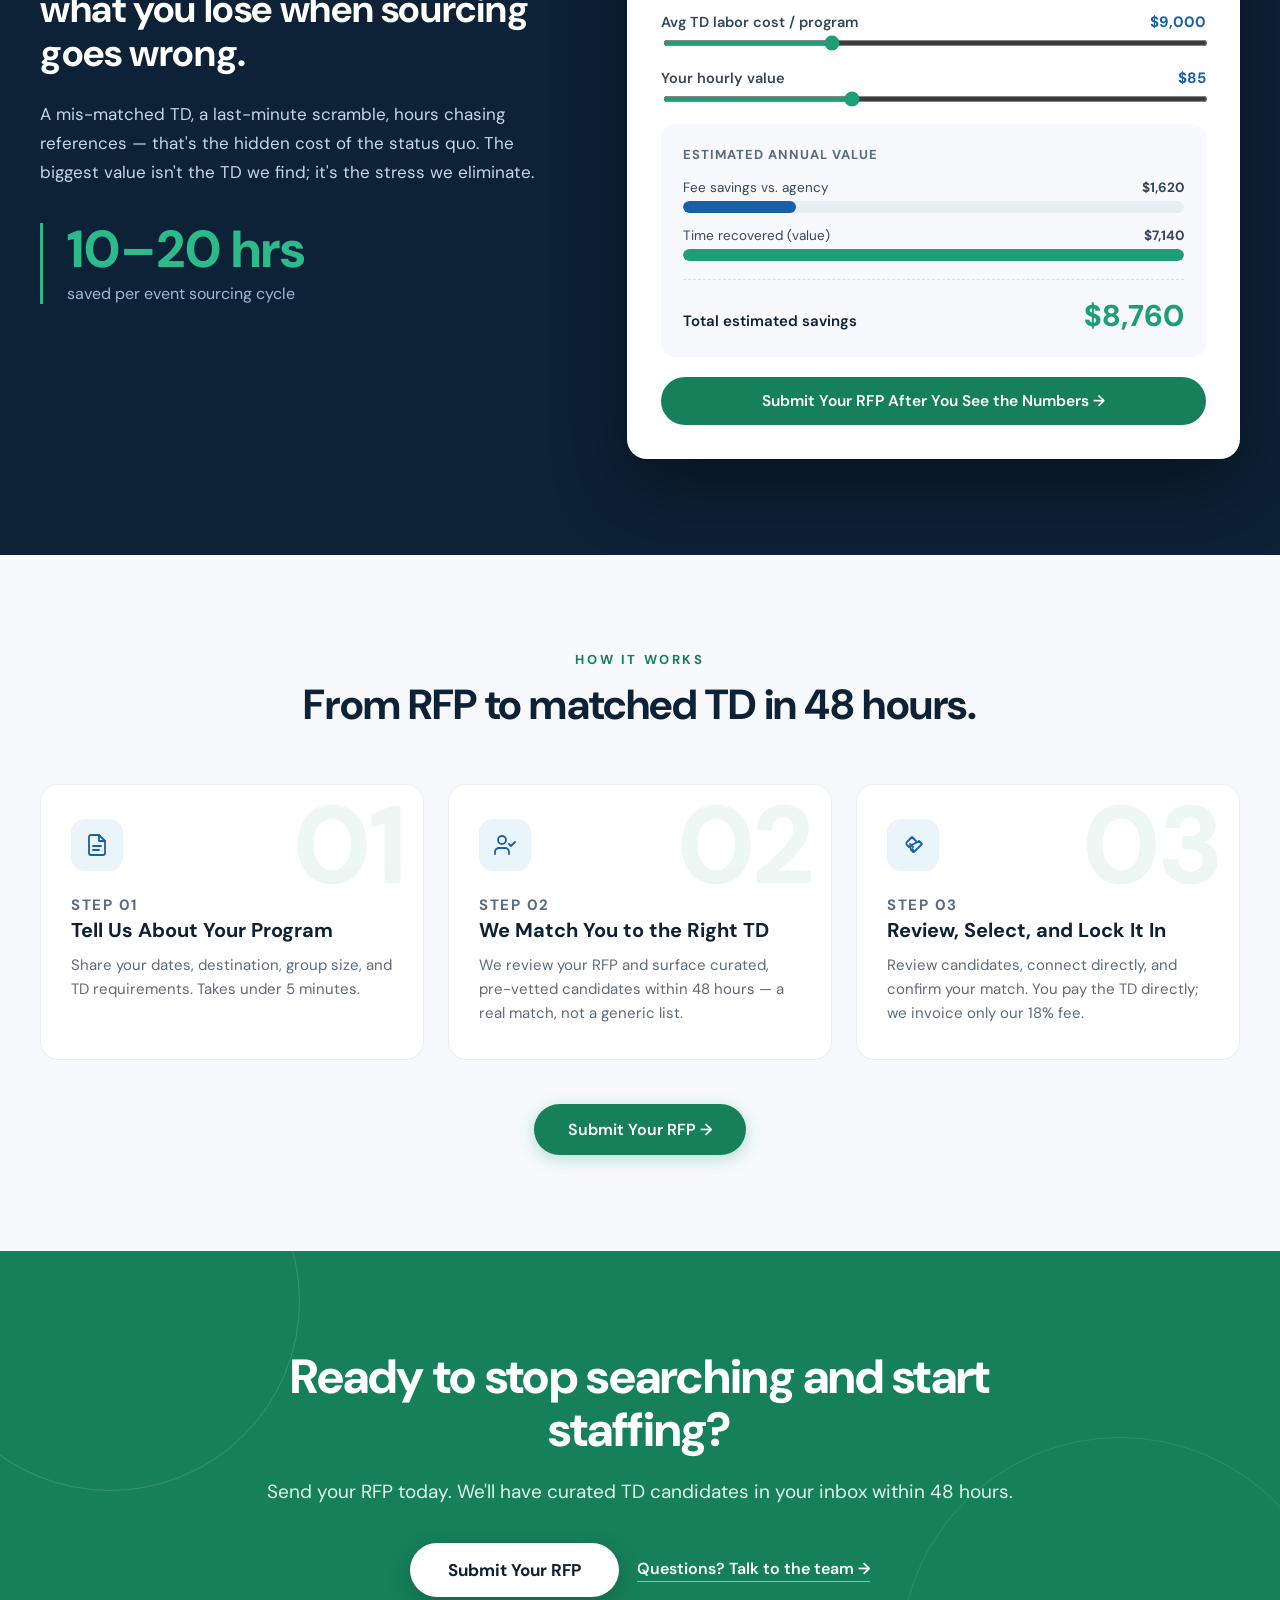
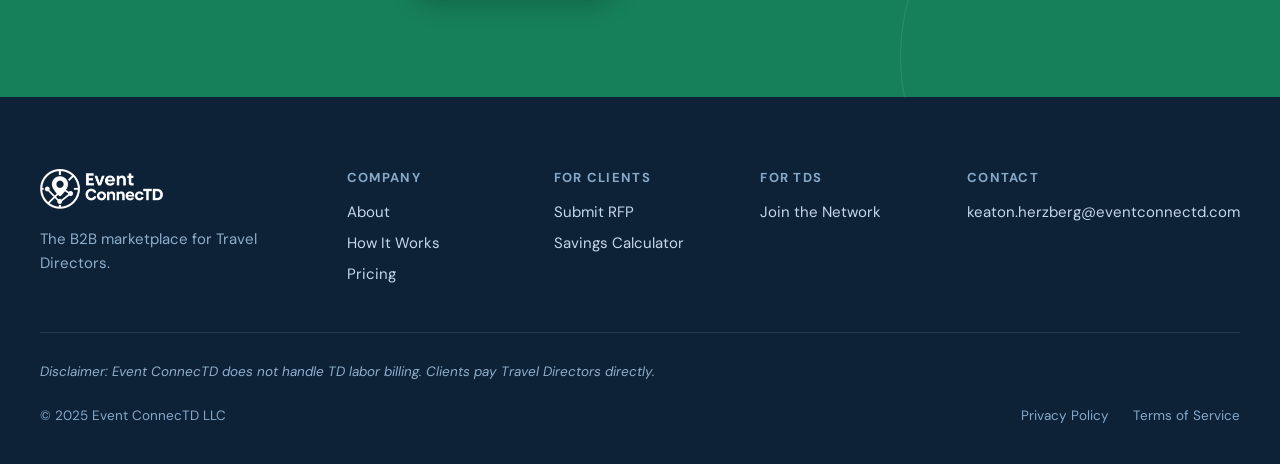
==== commit f72a885d: "SEO audit fixes: keyword titles, FAQ content, schema, contrast, heading order Findings from a Lighth" ====
--- a/index.html
+++ b/index.html
@@ -3,14 +3,14 @@
 <head>
 <meta charset="utf-8">
 <meta name="viewport" content="width=device-width, initial-scale=1">
-<title>Event ConnecTD — Travel Director Marketplace</title>
+<title>Hire Travel Directors in 48 Hours | Event ConnecTD</title>
 <meta name="description" content="The B2B marketplace for corporate event staffing. Hire vetted Travel Directors and Meeting Planners in 48 hours — 18% finder's fee, no agency markup.">
 <link rel="canonical" href="https://eventconnectd.com/">
 <link rel="icon" type="image/png" href="favicon.png">
 <link rel="apple-touch-icon" href="apple-touch-icon.png">
 <meta property="og:type" content="website">
 <meta property="og:site_name" content="Event ConnecTD">
-<meta property="og:title" content="Event ConnecTD — Travel Director Marketplace">
+<meta property="og:title" content="Hire Travel Directors in 48 Hours | Event ConnecTD">
 <meta property="og:description" content="The B2B marketplace for corporate event staffing. Hire vetted Travel Directors and Meeting Planners in 48 hours — 18% finder's fee, no agency markup.">
 <meta property="og:url" content="https://eventconnectd.com/">
 <meta property="og:image" content="https://eventconnectd.com/og-image.jpg">
@@ -27,6 +27,14 @@
   "email": "keaton.herzberg@eventconnectd.com",
   "telephone": "+1-515-217-1890",
   "areaServed": "US"
+}
+</script>
+<script type="application/ld+json">
+{
+  "@context": "https://schema.org",
+  "@type": "WebSite",
+  "name": "Event ConnecTD",
+  "url": "https://eventconnectd.com/"
 }
 </script>
 <link rel="preconnect" href="https://fonts.googleapis.com">
@@ -73,7 +81,7 @@
   .tab-card:hover { transform: translateY(-4px); box-shadow: 0 18px 40px rgba(13,33,55,0.1); border-left-color: #1D9E75; }
   .tab-card-top { display: flex; align-items: center; justify-content: space-between; margin-bottom: 22px; }
   .tab-icon { width: 52px; height: 52px; border-radius: 14px; background: #EAF4FB; display: flex; align-items: center; justify-content: center; color: #185FA5; flex-shrink: 0; }
-  .tab-label { font-weight: 700; font-size: 13px; letter-spacing: 0.12em; color: #1D9E75; background: #F2FBF7; padding: 6px 12px; border-radius: 8px; }
+  .tab-label { font-weight: 700; font-size: 13px; letter-spacing: 0.12em; color: #16805A; background: #F2FBF7; padding: 6px 12px; border-radius: 8px; }
   .tab-card h3 { font-weight: 700; font-size: 20px; margin: 0 0 10px; color: #0D2137; }
   .tab-card p { margin: 0; font-size: 15px; line-height: 1.6; color: #5A6B7A; }
 
@@ -95,10 +103,10 @@
   .value-row-base { display: flex; gap: 20px; padding: 26px 0; border-bottom: 1px solid #ECF1F6; }
   .value-icon-feat { width: 48px; height: 48px; flex: none; border-radius: 12px; background: #1D9E75; display: flex; align-items: center; justify-content: center; color: #fff; }
   .value-icon-base { width: 48px; height: 48px; flex: none; border-radius: 12px; background: #F2FBF7; border: 1px solid #D6F0E5; display: flex; align-items: center; justify-content: center; color: #1D9E75; }
-  .value-tag { display: inline-block; font-weight: 700; font-size: 11.5px; letter-spacing: 0.1em; text-transform: uppercase; color: #1D9E75; background: #fff; border: 1px solid #D6F0E5; padding: 4px 10px; border-radius: 20px; margin: 0 0 10px; }
+  .value-tag { display: inline-block; font-weight: 700; font-size: 11.5px; letter-spacing: 0.1em; text-transform: uppercase; color: #16805A; background: #fff; border: 1px solid #D6F0E5; padding: 4px 10px; border-radius: 20px; margin: 0 0 10px; }
   .value-title { font-weight: 700; font-size: 19px; margin: 0 0 8px; color: #0D2137; }
   .value-body { margin: 0 0 10px; font-size: 15.5px; line-height: 1.6; color: #5A6B7A; }
-  .value-link { font-size: 15px; font-weight: 600; color: #1D9E75; display: inline-block; }
+  .value-link { font-size: 15px; font-weight: 600; color: #16805A; display: inline-block; }
   .platform-wrap { position: relative; }
   .platform-border { position: absolute; inset: -14px -14px 22px 26px; border: 1.5px solid rgba(29,158,117,0.4); border-radius: 20px; transform: rotate(1.2deg); }
   .platform-card { position: relative; background: #fff; border: 1px solid #E7EDF3; border-radius: 18px; box-shadow: 0 30px 60px rgba(13,33,55,0.16); overflow: hidden; transform: rotate(-1deg); }
@@ -113,7 +121,7 @@
   .profile-avatar { width: 46px; height: 46px; border-radius: 50%; color: #fff; display: flex; align-items: center; justify-content: center; font-weight: 700; font-size: 16px; flex: none; }
   .profile-name { margin: 0; font-weight: 600; font-size: 15px; color: #0D2137; }
   .profile-role { margin: 2px 0 0; font-size: 13px; color: #5A6B7A; }
-  .profile-match { font-size: 12px; font-weight: 600; color: #1D9E75; background: #F2FBF7; padding: 5px 10px; border-radius: 20px; flex: none; }
+  .profile-match { font-size: 12px; font-weight: 600; color: #16805A; background: #F2FBF7; padding: 5px 10px; border-radius: 20px; flex: none; }
 
   .calc-section { background: #0D2137; color: #fff; padding: 96px 40px; position: relative; overflow: hidden; }
   .calc-ring { position: absolute; top: -120px; left: -100px; width: 420px; height: 420px; border: 1.5px solid rgba(45,186,138,0.12); border-radius: 50%; }
@@ -125,7 +133,7 @@
   .calc-stat-num { font-weight: 800; font-size: 52px; line-height: 1; margin: 0; color: #2DBA8A; }
   .calc-stat-label { margin: 8px 0 0; font-size: 16px; color: #9FBAD2; }
   .calc-card { background: #fff; color: #1A1A1A; border-radius: 20px; padding: 34px; box-shadow: 0 30px 70px rgba(0,0,0,0.4); }
-  .calc-card-eyebrow { font-size: 12px; letter-spacing: 0.16em; text-transform: uppercase; color: #1D9E75; font-weight: 700; margin: 0 0 6px; }
+  .calc-card-eyebrow { font-size: 12px; letter-spacing: 0.16em; text-transform: uppercase; color: #16805A; font-weight: 700; margin: 0 0 6px; }
   .calc-card-h3 { font-weight: 700; font-size: 26px; margin: 0 0 26px; color: #0D2137; }
   .slider-row { margin-bottom: 22px; }
   .slider-label-row { display: flex; justify-content: space-between; align-items: baseline; margin-bottom: 8px; }
@@ -142,7 +150,7 @@
   .results-total { border-top: 1px dashed #D5DEE7; margin-top: 18px; padding-top: 16px; display: flex; justify-content: space-between; align-items: baseline; }
   .results-total-label { font-size: 15px; font-weight: 600; color: #0D2137; }
   .results-total-val { font-weight: 800; font-size: 30px; color: #1D9E75; }
-  .calc-cta { display: block; text-align: center; background: #1D9E75; color: #fff; font-weight: 600; font-size: 15.5px; padding: 14px; border-radius: 30px; margin-top: 20px; transition: background .15s; }
+  .calc-cta { display: block; text-align: center; background: #16805A; color: #fff; font-weight: 600; font-size: 15.5px; padding: 14px; border-radius: 30px; margin-top: 20px; transition: background .15s; }
   .calc-cta:hover { background: #17855f; color: #fff; }
 
   .how-section { background: #F7F9FC; padding: 96px 40px; }
@@ -154,7 +162,7 @@
   .step-bg-num { position: absolute; top: 6px; right: 18px; font-weight: 800; font-size: 110px; line-height: 1; color: #1D9E75; opacity: 0.08; pointer-events: none; user-select: none; }
   .step-content { position: relative; }
   .step-icon { width: 52px; height: 52px; border-radius: 14px; background: #EAF4FB; display: flex; align-items: center; justify-content: center; color: #185FA5; margin-bottom: 22px; }
-  .step-eyebrow { font-size: 13px; font-weight: 700; letter-spacing: 0.1em; color: #1D9E75; margin: 0 0 8px; }
+  .step-eyebrow { font-size: 13px; font-weight: 700; letter-spacing: 0.1em; color: #16805A; margin: 0 0 8px; }
   .step-card h3 { font-weight: 700; font-size: 20px; margin: 0 0 10px; color: #0D2137; }
   .step-card p { margin: 0; font-size: 15px; line-height: 1.6; color: #5A6B7A; }
   .how-cta { text-align: center; margin-top: 44px; }
@@ -206,7 +214,7 @@
       <a href="https://platform.eventconnectd.com/api/login" class="nav-signin" target="_blank" rel="noopener">Sign In</a>
       <a href="contact.html" class="nav-cta">Submit an RFP</a>
     </div>
-      <label for="nav-toggle" class="nav-burger" aria-label="Toggle menu"><span></span><span></span><span></span></label>
+      <label for="nav-toggle" class="nav-burger"><span></span><span></span><span></span><span class="sr-only">Toggle menu</span></label>
   </div>
   <div class="nav-mobile">
     <a href="index.html" class="active">Home</a>
--- a/styles.css
+++ b/styles.css
@@ -10,6 +10,7 @@
   --navy-darker: #0A1B2E;
   --teal: #1D9E75;
   --teal-bright: #2DBA8A;
+  --teal-deep: #16805A;   /* AA-contrast teal for text on light + button fills */
   --bg-gray: #F7F9FC;
   --border: #E7EDF3;
   --text: #1A1A1A;
@@ -33,7 +34,7 @@
 .container { max-width: var(--maxw); margin: 0 auto; }
 .eyebrow {
   font-size: 13px; letter-spacing: 0.2em; text-transform: uppercase;
-  color: var(--teal); font-weight: 700; margin: 0 0 14px;
+  color: var(--teal-deep); font-weight: 700; margin: 0 0 14px;
 }
 
 /* ---------- NAV ---------- */
@@ -47,7 +48,7 @@
   max-width: var(--maxw); margin: 0 auto; padding: 14px 40px;
   display: flex; align-items: center; justify-content: space-between; gap: 32px;
 }
-.nav-logo img { height: 30px; width: auto; display: block; }
+.nav-logo img { height: 36px; width: auto; display: block; }
 .nav-links {
   display: flex; align-items: center; gap: 30px;
   font-size: 15px; font-weight: 500; color: var(--text-slate);
@@ -61,7 +62,7 @@
 }
 .nav-signin:hover { color: var(--teal); }
 .nav-cta {
-  background: var(--teal); color: #fff; font-weight: 600; font-size: 15px;
+  background: var(--teal-deep); color: #fff; font-weight: 600; font-size: 15px;
   padding: 11px 22px; border-radius: 30px; white-space: nowrap;
   box-shadow: 0 2px 10px rgba(29,158,117,0.25);
   transition: transform .15s, box-shadow .15s;
@@ -73,10 +74,11 @@
 .nav-burger { display: none; cursor: pointer; width: 42px; height: 42px; border-radius: 12px; border: 1px solid var(--border); align-items: center; justify-content: center; flex-direction: column; gap: 5px; flex: none; background: #fff; }
 .nav-burger span { display: block; width: 18px; height: 2px; background: var(--navy-dark); border-radius: 2px; transition: transform .2s, opacity .2s; }
 .nav-mobile { display: none; }
+.nav-burger span.sr-only { position: absolute; width: 1px; height: 1px; padding: 0; margin: -1px; overflow: hidden; clip: rect(0,0,0,0); white-space: nowrap; border: 0; background: none; }
 
 /* ---------- BUTTONS ---------- */
 .btn-primary {
-  background: var(--teal); color: #fff; font-weight: 600; font-size: 16px;
+  background: var(--teal-deep); color: #fff; font-weight: 600; font-size: 16px;
   padding: 15px 30px; border-radius: 32px; display: inline-block;
   box-shadow: 0 4px 16px rgba(29,158,117,0.35);
   transition: transform .15s, box-shadow .15s;
@@ -95,7 +97,7 @@
 }
 .btn-outline-dark:hover { border-color: var(--teal); color: var(--teal); }
 .btn-primary-lg {
-  display: inline-block; background: var(--teal); color: #fff; font-weight: 600; font-size: 16px;
+  display: inline-block; background: var(--teal-deep); color: #fff; font-weight: 600; font-size: 16px;
   padding: 15px 34px; border-radius: 32px; box-shadow: 0 4px 16px rgba(29,158,117,0.3);
   transition: transform .15s;
 }
@@ -130,7 +132,7 @@
 
 /* ---------- CLOSING CTA BAND ---------- */
 .footer-cta {
-  background: var(--teal); color: #fff; padding: 100px 40px;
+  background: var(--teal-deep); color: #fff; padding: 100px 40px;
   position: relative; overflow: hidden; text-align: center;
 }
 .footer-cta-ring-1 { position: absolute; top: -140px; left: -80px; width: 380px; height: 380px; border: 1.5px solid rgba(255,255,255,0.14); border-radius: 50%; }
@@ -148,14 +150,14 @@
   display: grid; grid-template-columns: 1.6fr 1fr 1fr 1fr 1.2fr; gap: 40px;
   padding-bottom: 48px; border-bottom: 1px solid rgba(255,255,255,0.1);
 }
-.footer-logo img { height: 34px; filter: brightness(0) invert(1); display: block; margin-bottom: 18px; }
+.footer-logo img { height: 40px; filter: brightness(0) invert(1); display: block; margin-bottom: 18px; }
 .footer-tagline { margin: 0; font-size: 15px; line-height: 1.6; color: #8FB0CC; max-width: 26ch; }
-.footer-col-label { font-size: 13px; font-weight: 700; letter-spacing: 0.1em; text-transform: uppercase; color: #5F86A8; margin: 0 0 16px; }
+.footer-col-label { font-size: 13px; font-weight: 700; letter-spacing: 0.1em; text-transform: uppercase; color: #86A9C9; margin: 0 0 16px; }
 .footer-links { display: flex; flex-direction: column; gap: 11px; font-size: 15px; color: #C5D8E8; }
 .footer-links a { transition: color .15s; }
 .footer-links a:hover { color: var(--teal-bright); }
 .footer-disclaimer { margin: 28px 0 0; font-size: 13.5px; font-style: italic; color: #8FB0CC; line-height: 1.6; max-width: 70ch; }
-.footer-bottom { display: flex; justify-content: space-between; flex-wrap: wrap; gap: 16px; margin-top: 24px; font-size: 13.5px; color: #5F86A8; }
+.footer-bottom { display: flex; justify-content: space-between; flex-wrap: wrap; gap: 16px; margin-top: 24px; font-size: 13.5px; color: #86A9C9; }
 .footer-bottom-links { display: flex; gap: 24px; }
 .footer-bottom-links a { transition: color .15s; }
 .footer-bottom-links a:hover { color: #C5D8E8; }
@@ -163,6 +165,7 @@
 /* ---------- RESPONSIVE (shared) ---------- */
 @media (max-width: 900px) {
   .nav-inner { padding: 12px 20px; gap: 12px; }
+  .nav-logo img { height: 32px; }
   .nav-links { display: none; }
   .nav-signin { display: none; }
   .nav-cta { padding: 10px 16px; font-size: 14px; }
@@ -198,7 +201,7 @@
 .legal p, .legal li { font-size: 16px; line-height: 1.75; color: #46586B; }
 .legal ul { padding-left: 22px; margin: 0 0 16px; }
 .legal li { margin-bottom: 8px; }
-.legal a { color: #1D9E75; font-weight: 600; }
+.legal a { color: #16805A; font-weight: 600; }
 .legal .ph { background: #FFF6E5; border: 1px dashed #E8C572; border-radius: 4px; padding: 0 6px; font-size: 0.92em; color: #8a6d1f; font-weight: 600; }
 
 /* ---------- SERVICE DETAIL PAGES ---------- */
@@ -210,7 +213,7 @@
 .detail-features { list-style: none; padding: 0; margin: 0; display: flex; flex-direction: column; gap: 18px; }
 .detail-features li { display: flex; gap: 14px; align-items: flex-start; }
 .detail-features .ic { width: 40px; height: 40px; flex: none; border-radius: 11px; background: #F2FBF7; border: 1px solid #D6F0E5; display: flex; align-items: center; justify-content: center; color: #1D9E75; }
-.detail-features h4 { margin: 0 0 3px; font-size: 16px; font-weight: 700; color: #0D2137; }
+.detail-features h3 { margin: 0 0 3px; font-size: 16px; font-weight: 700; color: #0D2137; }
 .detail-features p { margin: 0; font-size: 14.5px; line-height: 1.55; color: #5A6B7A; }
 .detail-aside { background: linear-gradient(165deg,#0D2137,#103257); color: #fff; border-radius: 22px; padding: 40px; position: relative; overflow: hidden; }
 .detail-aside::after { content: ""; position: absolute; bottom: -80px; right: -60px; width: 240px; height: 240px; border: 1.5px solid rgba(45,186,138,0.18); border-radius: 50%; }
@@ -236,3 +239,20 @@
   .detail-aside { padding: 32px; }
   .steps-grid { grid-template-columns: 1fr; }
 }
+
+/* ---------- FAQ ---------- */
+.faq-section { padding: 88px 40px; background: #fff; border-top: 1px solid var(--border); }
+.faq-inner { max-width: 820px; margin: 0 auto; }
+.faq-inner h2 { font-weight: 700; font-size: 34px; line-height: 1.12; margin: 0 0 8px; letter-spacing: -0.01em; color: var(--navy-dark); }
+.faq-lead { font-size: 17px; line-height: 1.6; color: var(--text-muted); margin: 0 0 36px; }
+.faq-list { display: flex; flex-direction: column; border-top: 1px solid var(--border); }
+.faq-list details { border-bottom: 1px solid var(--border); }
+.faq-list summary { cursor: pointer; list-style: none; display: flex; justify-content: space-between; gap: 20px; align-items: center; padding: 20px 4px; font-weight: 700; font-size: 17.5px; color: var(--navy-dark); }
+.faq-list summary::-webkit-details-marker { display: none; }
+.faq-list summary::after { content: "+"; flex: none; width: 28px; height: 28px; border-radius: 50%; border: 1.5px solid #CDD9E5; display: flex; align-items: center; justify-content: center; font-weight: 500; color: var(--teal-deep); transition: transform .2s; }
+.faq-list details[open] summary::after { content: "–"; }
+.faq-list summary:focus-visible { outline: 2px solid var(--teal-deep); outline-offset: 2px; border-radius: 6px; }
+.faq-list .faq-a { padding: 0 4px 22px; font-size: 16px; line-height: 1.7; color: #46586B; max-width: 68ch; }
+.faq-list .faq-a p { margin: 0 0 10px; }
+.faq-list .faq-a p:last-child { margin: 0; }
+@media (max-width: 900px) { .faq-section { padding: 60px 24px; } .faq-inner h2 { font-size: 28px; } }
